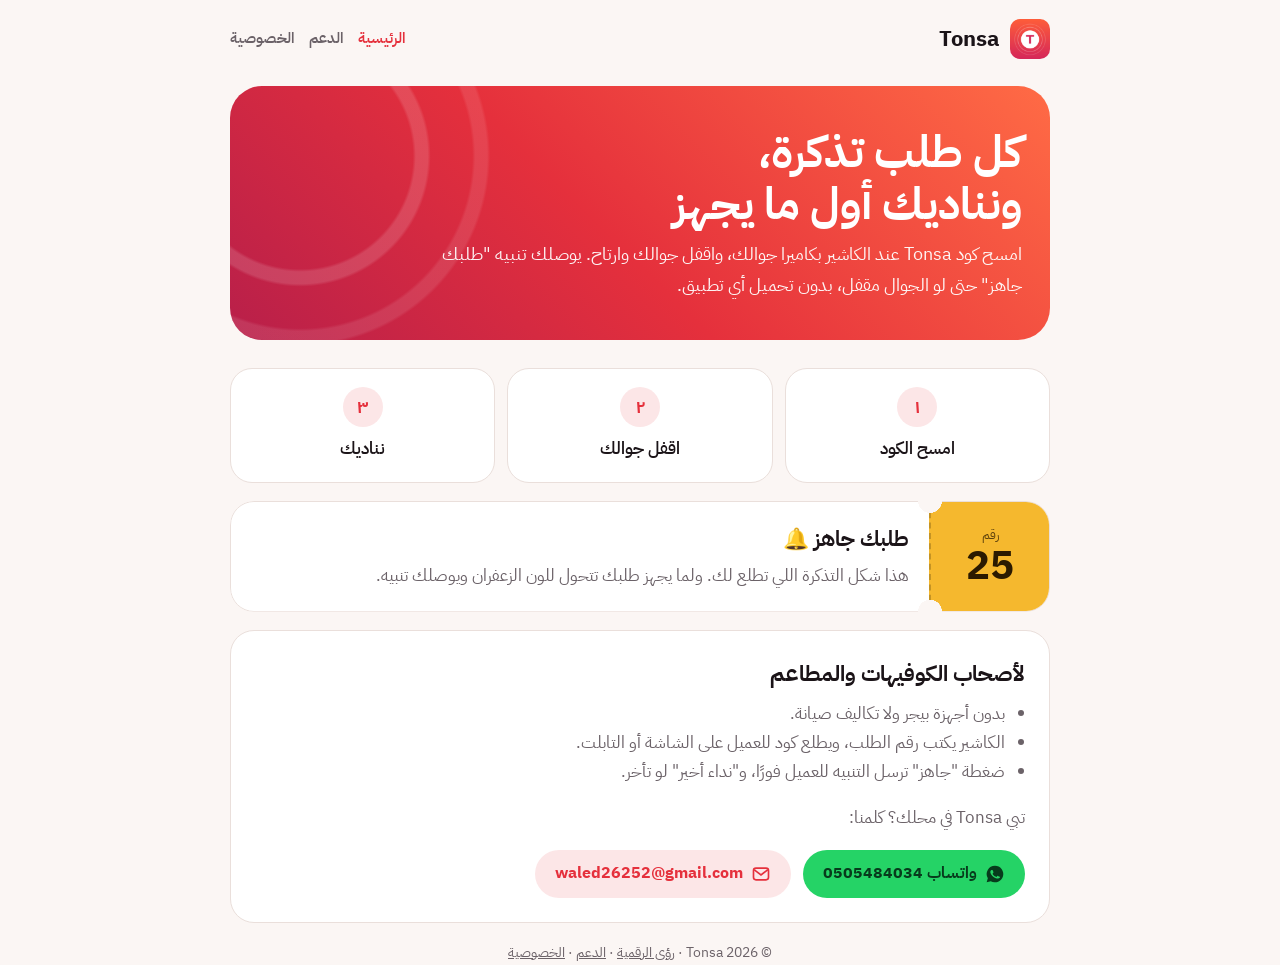
==== index.html @ 1117b430 "Tonsa website: home, support, privacy Co-Authored-By: Claude Opus 5.5 <noreply@anthropic.com> Claude" ====
<!DOCTYPE html><html lang="ar" dir="rtl"><head><meta charset="utf-8"><meta name="viewport" content="width=device-width,initial-scale=1"><meta name="theme-color" content="#E5303C">
<link rel="icon" href="favicon.png"><link rel="apple-touch-icon" href="apple-touch-icon.png">
<link rel="preconnect" href="https://fonts.googleapis.com"><link rel="preconnect" href="https://fonts.gstatic.com" crossorigin>
<link href="https://fonts.googleapis.com/css2?family=IBM+Plex+Sans+Arabic:wght@400;600;700&display=swap" rel="stylesheet"><link rel="stylesheet" href="style.css"><title>Tonsa — نناديك أول ما يجهز طلبك</title><meta name="description" content="Tonsa: امسح الكود عند الكاشير واقفل جوالك، ونناديك أول ما يجهز طلبك. بدون تحميل تطبيق وبدون أجهزة بيجر."></head><body>
<header class="top wrap"><a class="brand" href="./"><img src="icon.png" alt="">Tonsa</a>
<nav><a href="./" aria-current=page>الرئيسية</a><a href="support.html" >الدعم</a><a href="privacy.html" >الخصوصية</a></nav></header>
<main class="wrap">
<section class="hero"><h1>كل طلب تذكرة،<br>ونناديك أول ما يجهز</h1><p>امسح كود Tonsa عند الكاشير بكاميرا جوالك، واقفل جوالك وارتاح. يوصلك تنبيه "طلبك جاهز" حتى لو الجوال مقفل، بدون تحميل أي تطبيق.</p></section>
<div class="steps"><div class="step"><b>١</b><span>امسح الكود</span></div><div class="step"><b>٢</b><span>اقفل جوالك</span></div><div class="step"><b>٣</b><span>نناديك</span></div></div>
<div class="ticket"><div class="stub"><div><small>رقم</small><strong>25</strong></div></div><div class="body"><h2>طلبك جاهز 🔔</h2><p style="margin:0;color:var(--muted)">هذا شكل التذكرة اللي تطلع لك. ولما يجهز طلبك تتحول للون الزعفران ويوصلك تنبيه.</p></div></div>
<section class="card"><h2>لأصحاب الكوفيهات والمطاعم</h2><ul><li>بدون أجهزة بيجر ولا تكاليف صيانة.</li><li>الكاشير يكتب رقم الطلب، ويطلع كود للعميل على الشاشة أو التابلت.</li><li>ضغطة "جاهز" ترسل التنبيه للعميل فورًا، و"نداء أخير" لو تأخر.</li></ul><p>تبي Tonsa في محلك؟ كلمنا:</p><div class="contact"><a class="btn wa" href="https://wa.me/966505484034"><svg viewBox="0 0 24 24" fill="currentColor" aria-hidden="true"><path d="M12 2a10 10 0 0 0-8.6 15.1L2 22l5-1.3A10 10 0 1 0 12 2zm5.3 14.2c-.2.6-1.3 1.2-1.8 1.2-.5.1-1 .2-3.3-.7-2.8-1.1-4.5-3.9-4.7-4.1-.1-.2-1.1-1.5-1.1-2.9s.7-2 1-2.3c.2-.3.5-.3.7-.3h.5c.2 0 .4 0 .6.5l.9 2.1c.1.2.1.4 0 .6l-.4.6-.4.4c-.1.2-.3.3-.1.6.2.3.8 1.3 1.7 2.1 1.2 1 2.1 1.3 2.4 1.5.3.1.5.1.6-.1l.9-1c.2-.3.4-.2.7-.1l2 1c.3.1.5.2.5.3.1.2.1.8-.1 1.4z"/></svg> واتساب 0505484034</a><a class="btn mail" href="mailto:waled26252@gmail.com"><svg viewBox="0 0 24 24" fill="none" stroke="currentColor" stroke-width="2" aria-hidden="true"><rect x="3" y="5" width="18" height="14" rx="3"/><path d="m4 7 8 6 8-6"/></svg> waled26252@gmail.com</a></div></section>
</main>
<footer class="wrap">© 2026 Tonsa · <a href="https://digitalinsights.sa">رؤى الرقمية</a> · <a href="support.html">الدعم</a> · <a href="privacy.html">الخصوصية</a></footer></body></html>
---- style.css ----
:root{--red:#E5303C;--red2:#FF6B45;--saffron:#F5B82E;--ink:#1B1418;--muted:#6B6268;--paper:#fff;--ground:#FBF6F4;--line:#EADFDB}
@media (prefers-color-scheme:dark){:root{--ink:#F6EFEC;--muted:#B5AAAE;--paper:#211A1D;--ground:#140F11;--line:#3A2F33}}
*{box-sizing:border-box}
html{-webkit-text-size-adjust:100%}
body{margin:0;background:var(--ground);color:var(--ink);font:17px/1.7 "IBM Plex Sans Arabic",system-ui,-apple-system,sans-serif}
a{color:var(--red)}
.wrap{max-width:860px;margin:0 auto;padding:0 20px}
header.top{display:flex;align-items:center;justify-content:space-between;gap:12px;padding:18px 20px;flex-wrap:wrap}
.brand{display:flex;align-items:center;gap:10px;text-decoration:none;color:var(--ink);font-weight:700;font-size:22px}
.brand img{width:40px;height:40px;border-radius:10px}
nav{display:flex;gap:14px}nav a{color:var(--muted);text-decoration:none;font-weight:600;font-size:15px;padding:8px 0}
nav a[aria-current]{color:var(--red)}
.hero{background:linear-gradient(225deg,var(--red2),var(--red) 55%,#B81F4A);color:#fff;border-radius:32px;padding:40px 28px;margin:8px 0 28px;position:relative;overflow:hidden}
.hero::after{content:"";position:absolute;width:420px;height:420px;border-radius:50%;left:-140px;top:-140px;
 background:radial-gradient(circle,transparent 38%,rgba(255,255,255,.14) 39%,rgba(255,255,255,.14) 43%,transparent 44%,transparent 58%,rgba(255,255,255,.1) 59%,rgba(255,255,255,.1) 63%,transparent 64%)}
.hero h1{margin:0 0 8px;font-size:clamp(30px,6vw,44px);line-height:1.2}
.hero p{margin:0;font-size:18px;opacity:.94;max-width:34em;position:relative;z-index:1}
.card{background:var(--paper);border-radius:24px;padding:24px;margin:0 0 18px;border:1px solid var(--line)}
.card h2{margin:0 0 8px;font-size:22px}
.card p,.card li{color:var(--muted)}
.card ul{padding-inline-start:20px;margin:8px 0}
.steps{display:grid;grid-template-columns:repeat(3,minmax(0,1fr));gap:12px;margin:0 0 18px}
.step{background:var(--paper);border:1px solid var(--line);border-radius:22px;padding:18px;text-align:center}
.step b{display:grid;place-items:center;width:40px;height:40px;border-radius:50%;background:color-mix(in srgb,var(--red) 12%,transparent);color:var(--red);margin:0 auto 8px;font-size:18px}
.step span{font-weight:600}
@media (max-width:560px){.step{padding:14px 6px}.step span{font-size:14px}}
/* ticket */
.ticket{display:flex;background:var(--paper);border-radius:24px;overflow:hidden;border:1px solid var(--line);margin:0 0 18px;
 -webkit-mask:radial-gradient(circle 12px at calc(100% - 120px) 0,#0000 98%,#000) top/100% 51% no-repeat,radial-gradient(circle 12px at calc(100% - 120px) 100%,#0000 98%,#000) bottom/100% 51% no-repeat}
.ticket .stub{width:120px;flex:none;background:var(--saffron);color:#2B1A00;display:grid;place-items:center;text-align:center;border-inline-end:2px dashed rgba(0,0,0,.2)}
.ticket .stub small{display:block;font-size:13px;opacity:.75}
.ticket .stub strong{font-size:40px;line-height:1}
.ticket .body{padding:20px}
.ticket .body h2{margin:0 0 4px;font-size:21px}
.contact{display:flex;flex-wrap:wrap;gap:12px;margin-top:14px}
.btn{display:inline-flex;align-items:center;gap:8px;min-height:48px;padding:0 20px;border-radius:999px;font-weight:700;text-decoration:none;font-size:16px}
.btn.wa{background:#25D366;color:#073B1C}
.btn.mail{background:color-mix(in srgb,var(--red) 12%,transparent);color:var(--red)}
.btn svg{width:20px;height:20px}
.legal h2{font-size:19px;margin:22px 0 6px}
.legal h2:first-child{margin-top:0}
.en{direction:ltr;text-align:left}
footer{color:var(--muted);font-size:14px;padding:30px 0 40px;text-align:center}
footer a{color:var(--muted)}
:focus-visible{outline:3px solid var(--saffron);outline-offset:3px;border-radius:8px}
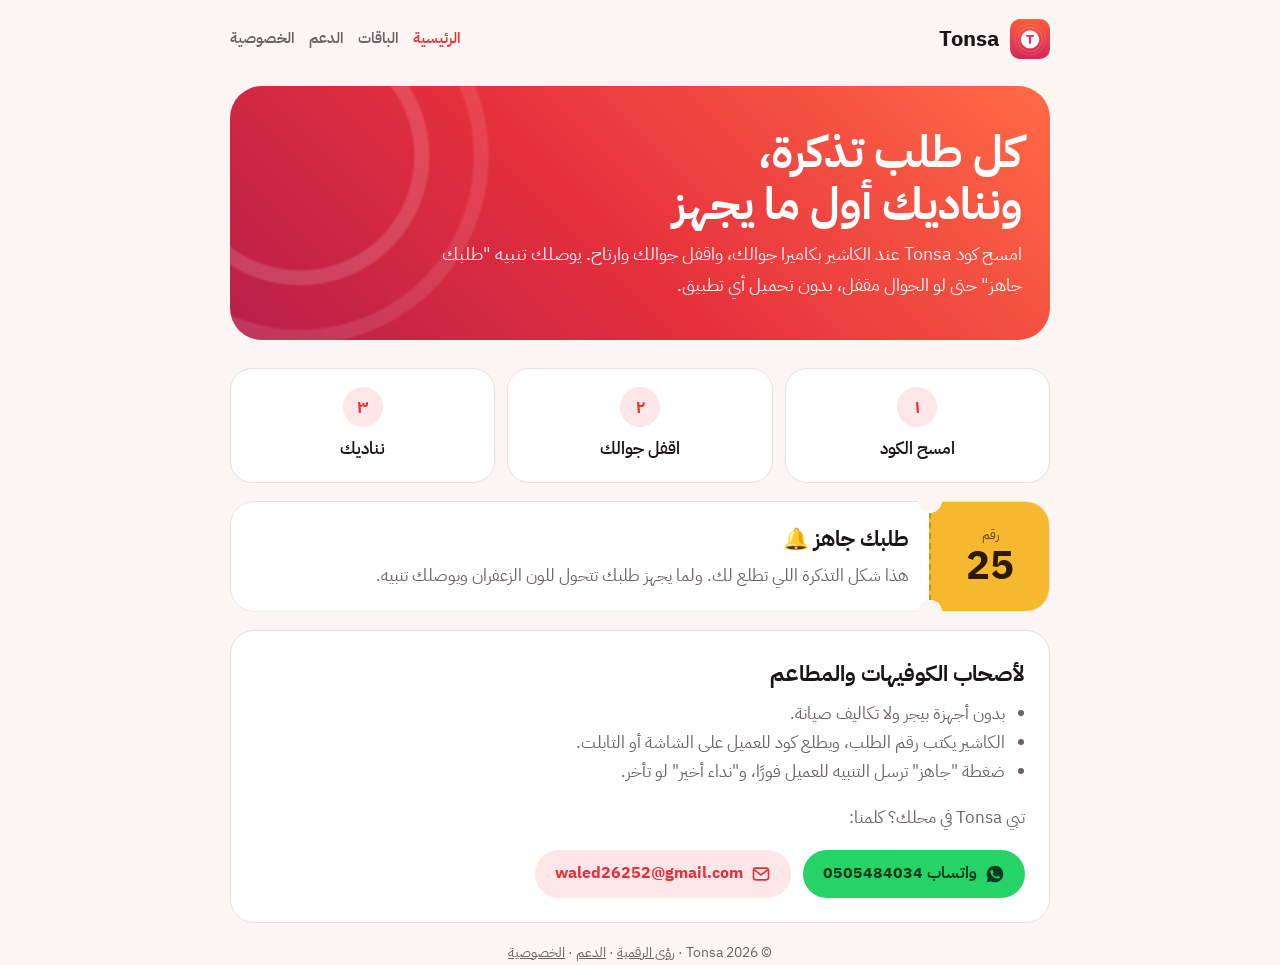
==== commit 72c8c92e: "Pricing page with plan comparison Co-Authored-By: Claude Opus 5.5 <noreply@anthropic.com> Claude-Ses" ====
--- a/index.html
+++ b/index.html
@@ -3,7 +3,7 @@
 <link rel="preconnect" href="https://fonts.googleapis.com"><link rel="preconnect" href="https://fonts.gstatic.com" crossorigin>
 <link href="https://fonts.googleapis.com/css2?family=IBM+Plex+Sans+Arabic:wght@400;600;700&display=swap" rel="stylesheet"><link rel="stylesheet" href="style.css"><title>Tonsa — نناديك أول ما يجهز طلبك</title><meta name="description" content="Tonsa: امسح الكود عند الكاشير واقفل جوالك، ونناديك أول ما يجهز طلبك. بدون تحميل تطبيق وبدون أجهزة بيجر."></head><body>
 <header class="top wrap"><a class="brand" href="./"><img src="icon.png" alt="">Tonsa</a>
-<nav><a href="./" aria-current=page>الرئيسية</a><a href="support.html" >الدعم</a><a href="privacy.html" >الخصوصية</a></nav></header>
+<nav><a href="./" aria-current=page>الرئيسية</a><a href="pricing.html">الباقات</a><a href="support.html" >الدعم</a><a href="privacy.html" >الخصوصية</a></nav></header>
 <main class="wrap">
 <section class="hero"><h1>كل طلب تذكرة،<br>ونناديك أول ما يجهز</h1><p>امسح كود Tonsa عند الكاشير بكاميرا جوالك، واقفل جوالك وارتاح. يوصلك تنبيه "طلبك جاهز" حتى لو الجوال مقفل، بدون تحميل أي تطبيق.</p></section>
 <div class="steps"><div class="step"><b>١</b><span>امسح الكود</span></div><div class="step"><b>٢</b><span>اقفل جوالك</span></div><div class="step"><b>٣</b><span>نناديك</span></div></div>
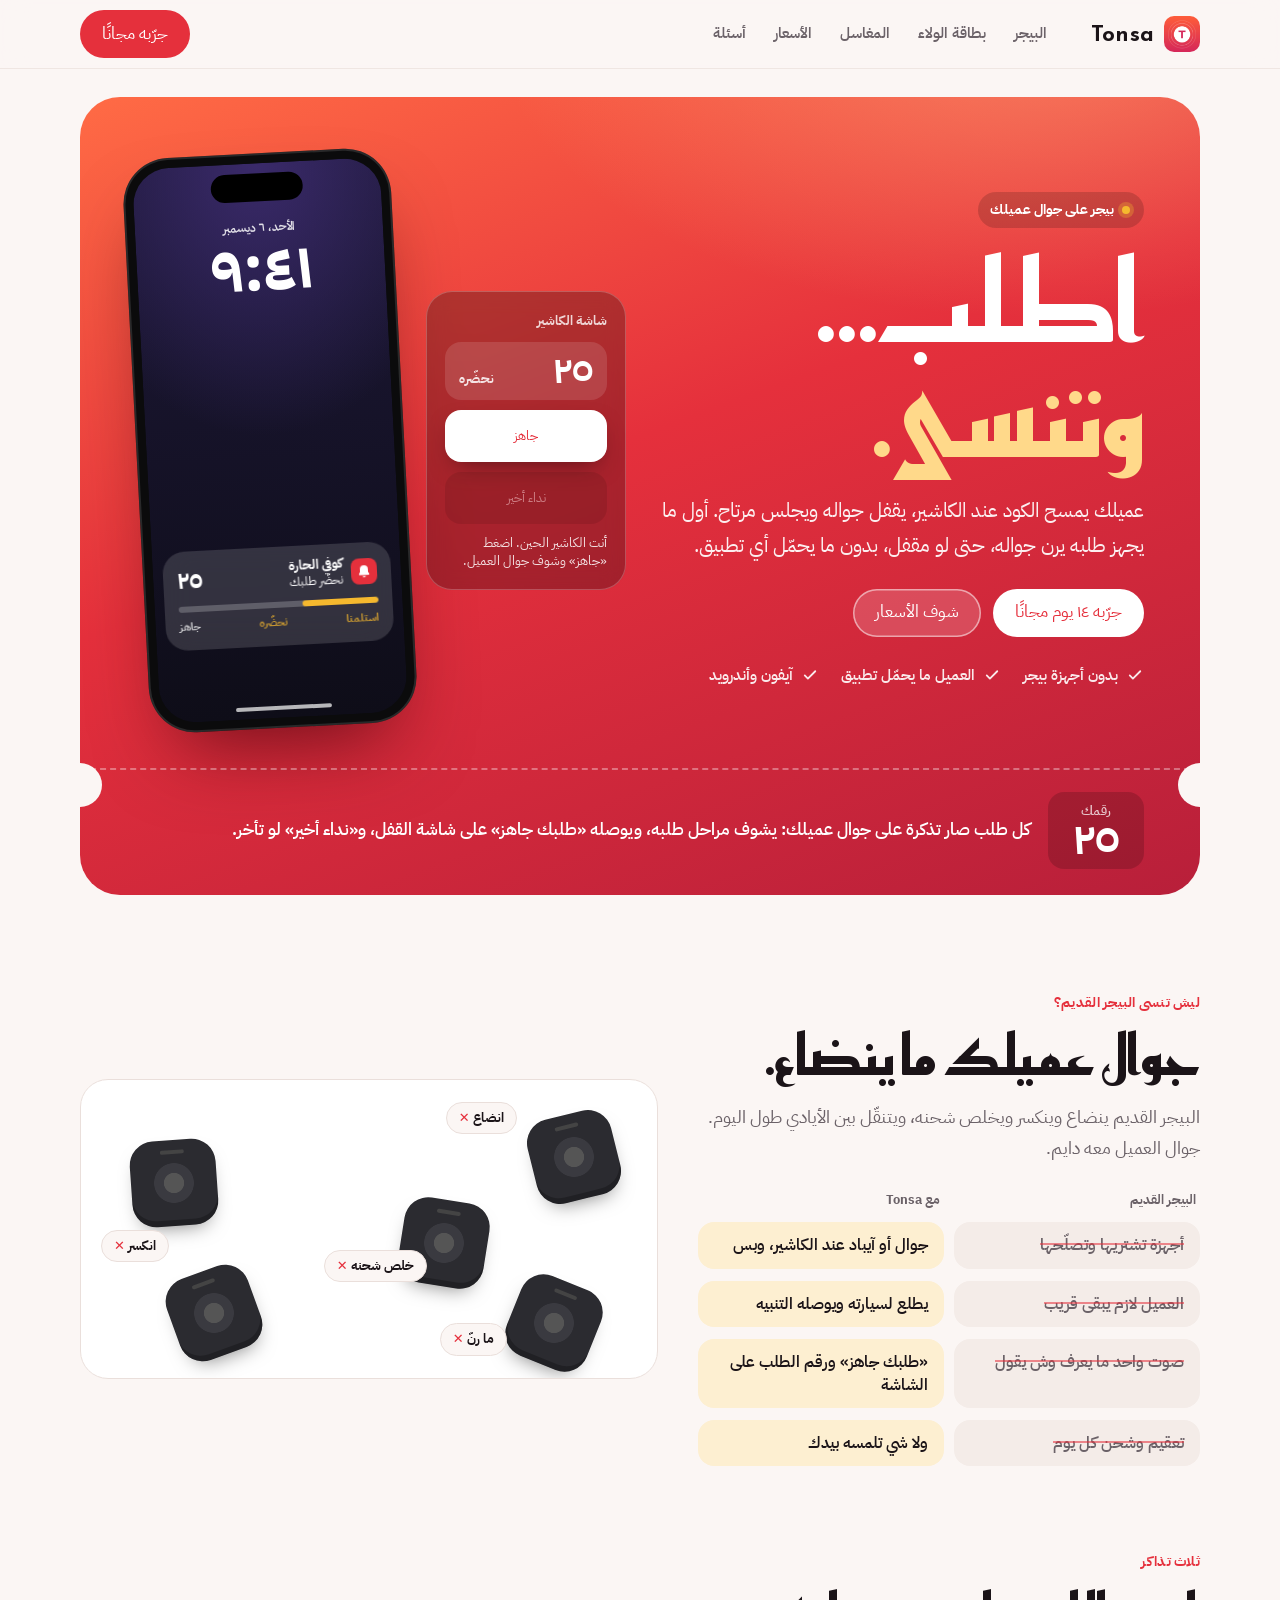
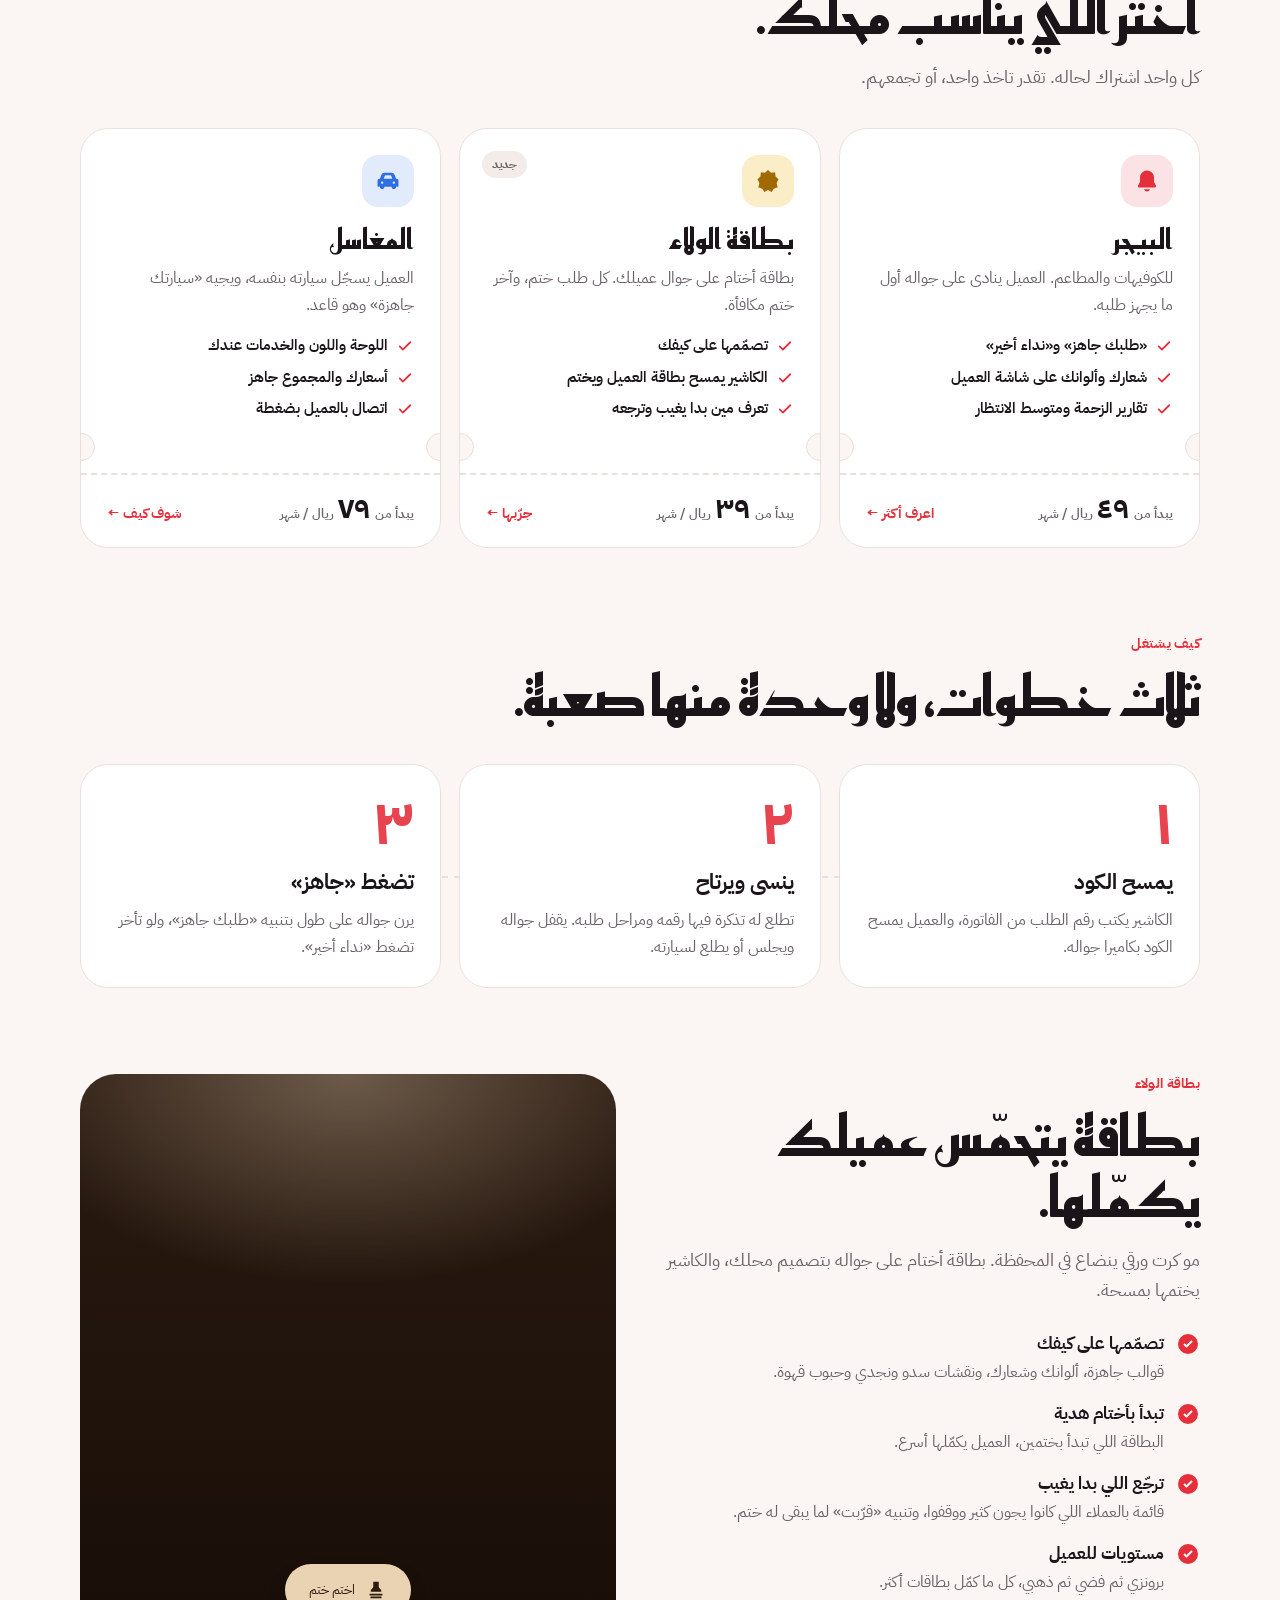
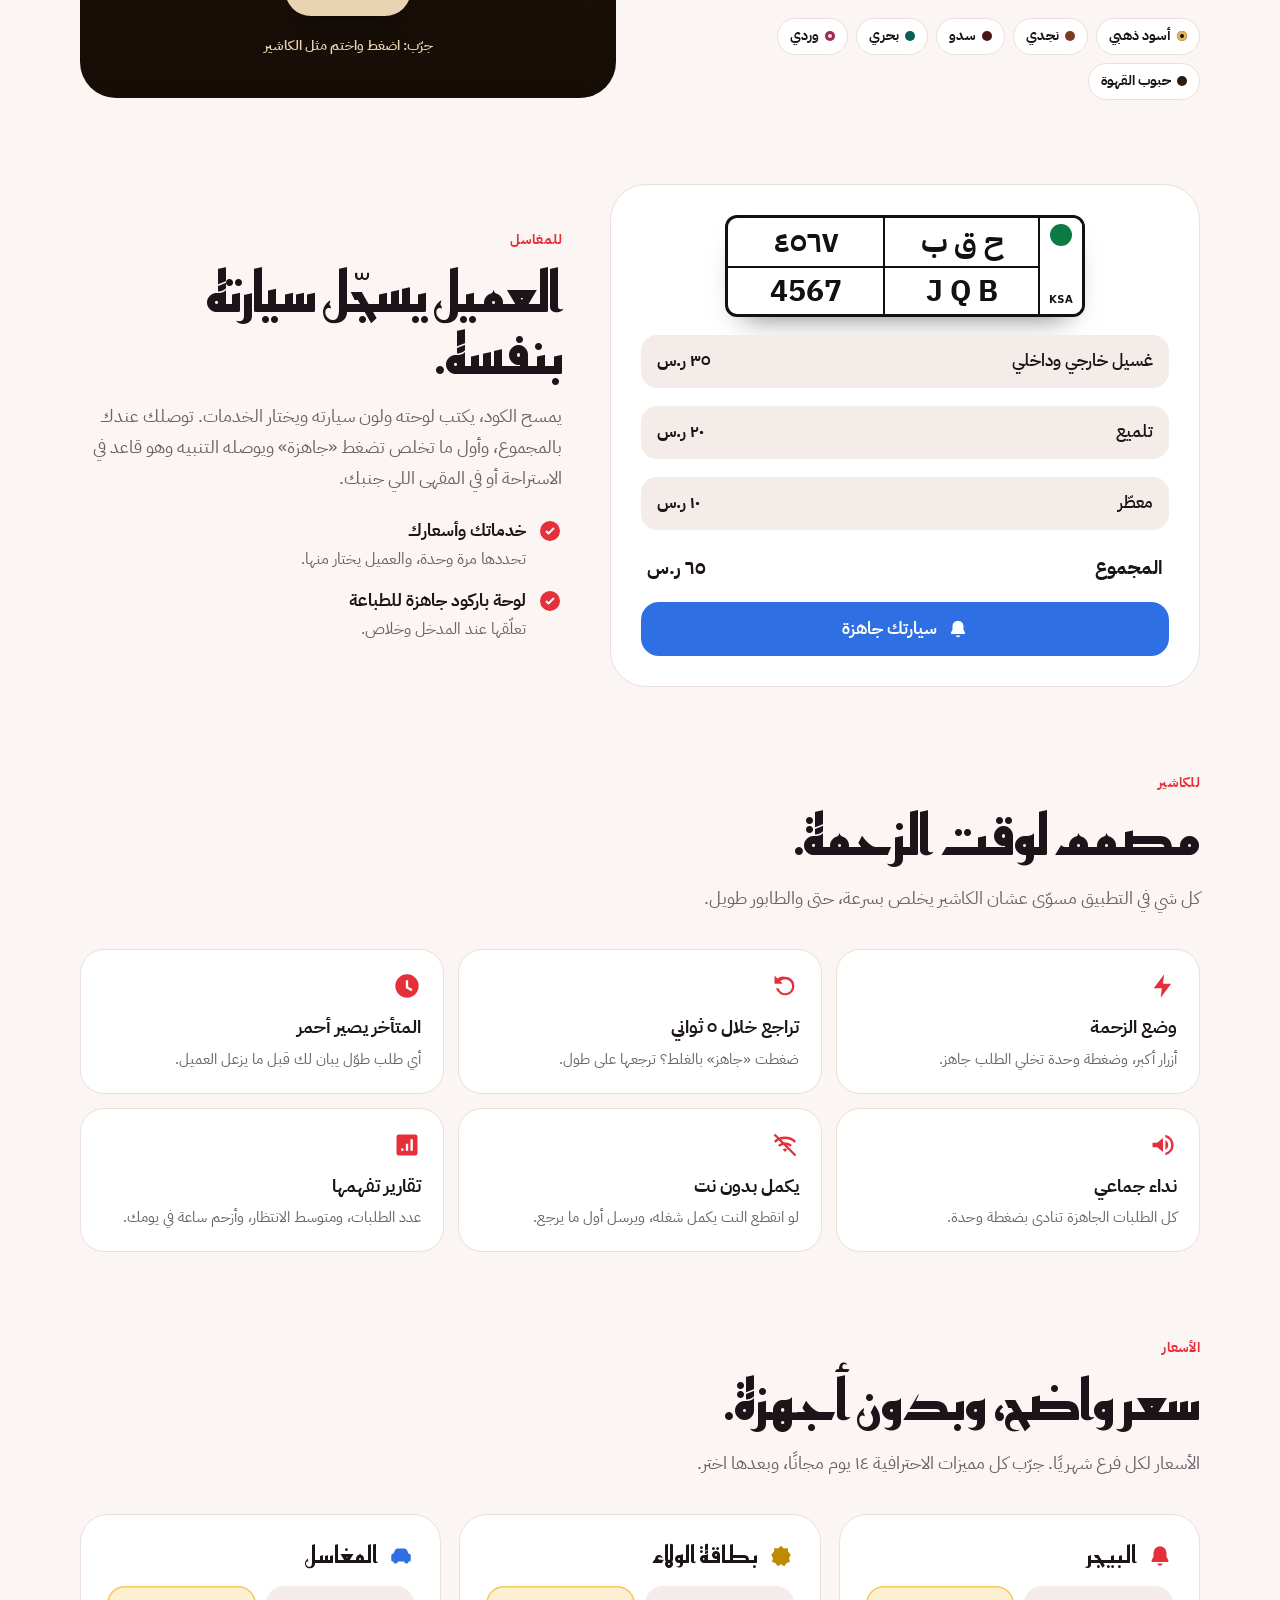
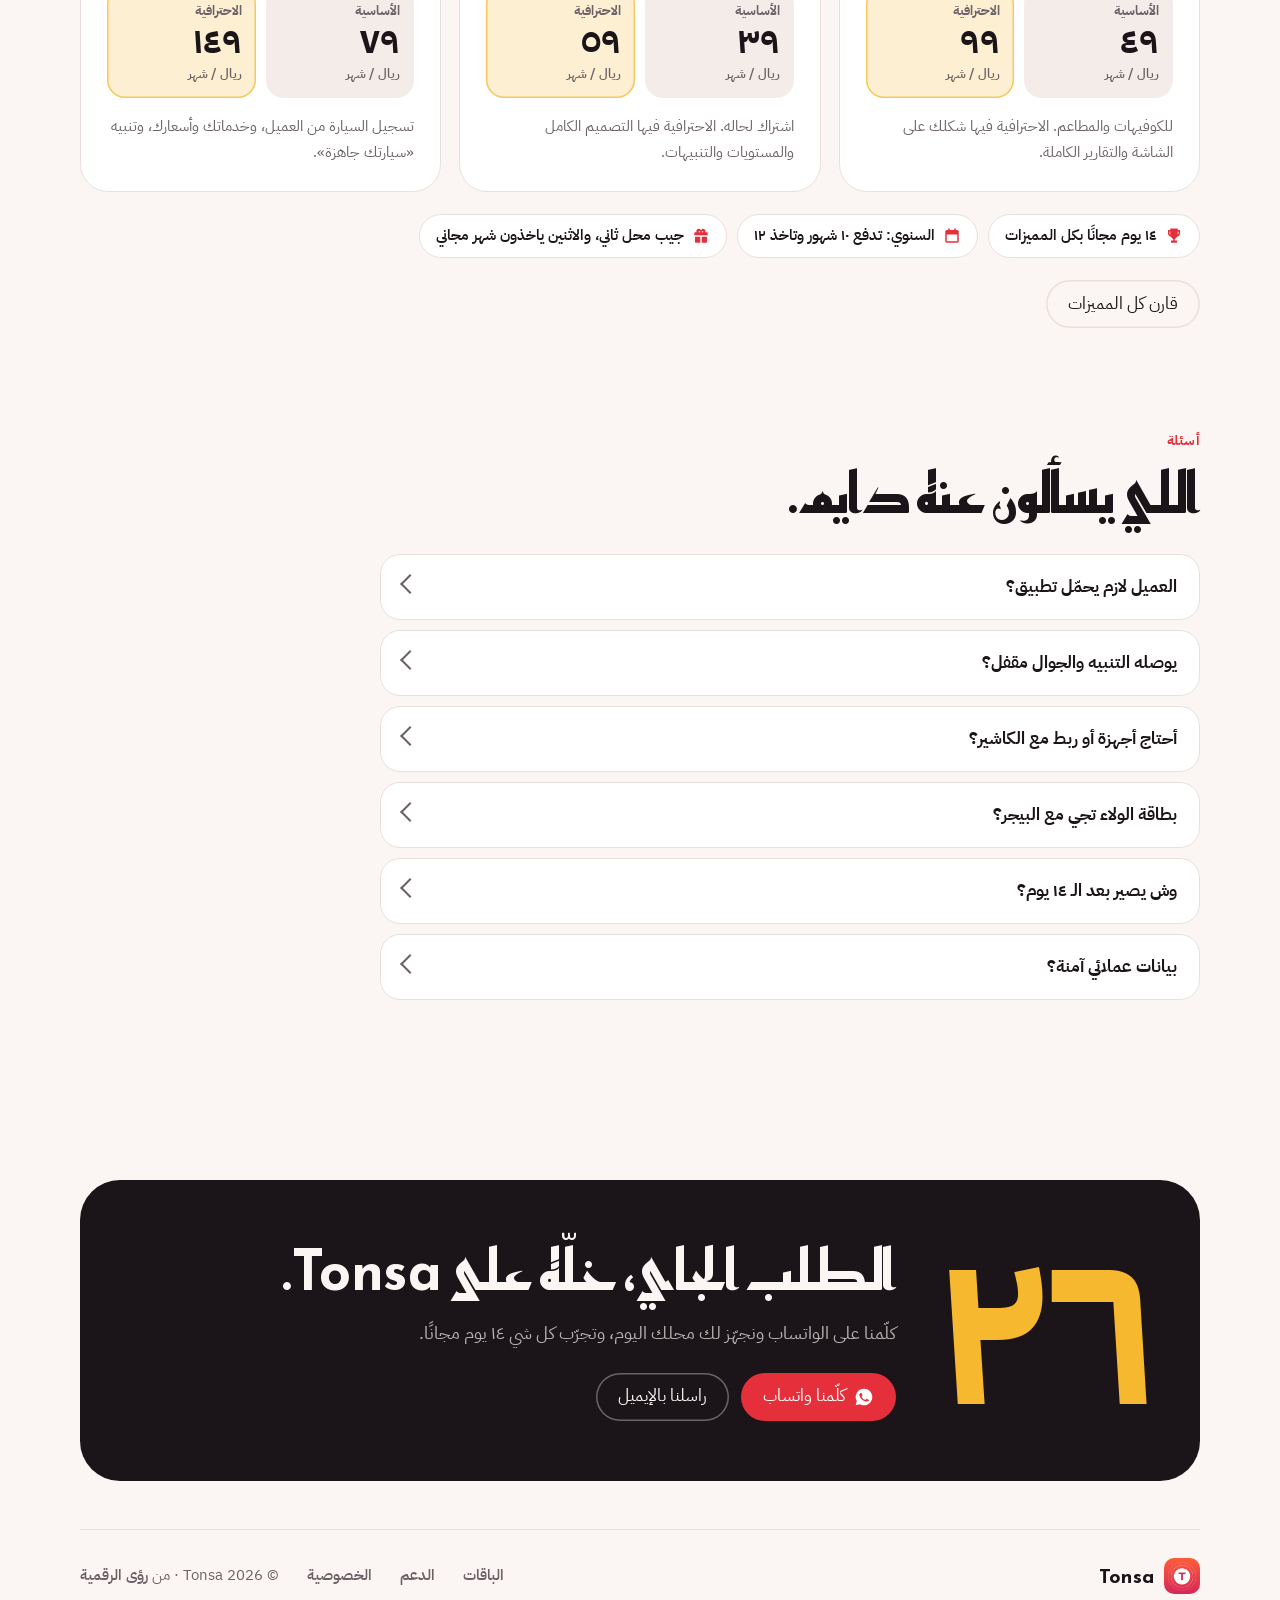
==== commit bd89d400: "New Tonsa landing page: live pager demo, loyalty card you can stamp, products, pricing, FAQ Co-Autho" ====
--- a/index.html
+++ b/index.html
@@ -1,13 +1,706 @@
-<!DOCTYPE html><html lang="ar" dir="rtl"><head><meta charset="utf-8"><meta name="viewport" content="width=device-width,initial-scale=1"><meta name="theme-color" content="#E5303C">
+<!DOCTYPE html>
+<html lang="ar" dir="rtl">
+<head>
+<meta charset="utf-8">
+<meta name="viewport" content="width=device-width,initial-scale=1,viewport-fit=cover">
+<meta name="theme-color" content="#E5303C">
+<title>Tonsa — اطلب وتنسى. بيجر على جوال عميلك</title>
+<meta name="description" content="Tonsa يحوّل جوال عميلك لبيجر: يمسح الكود عند الكاشير، ويرن جواله أول ما يجهز طلبه حتى لو مقفل. بدون تطبيق وبدون أجهزة. للكوفيهات والمطاعم والمغاسل، ومعه بطاقة ولاء بالأختام.">
+<meta property="og:title" content="Tonsa — اطلب وتنسى">
+<meta property="og:description" content="جوال عميلك هو البيجر. يرن أول ما يجهز طلبه، بدون تطبيق.">
+<meta property="og:image" content="https://tonsa-app.github.io/icon.png">
 <link rel="icon" href="favicon.png"><link rel="apple-touch-icon" href="apple-touch-icon.png">
 <link rel="preconnect" href="https://fonts.googleapis.com"><link rel="preconnect" href="https://fonts.gstatic.com" crossorigin>
-<link href="https://fonts.googleapis.com/css2?family=IBM+Plex+Sans+Arabic:wght@400;600;700&display=swap" rel="stylesheet"><link rel="stylesheet" href="style.css"><title>Tonsa — نناديك أول ما يجهز طلبك</title><meta name="description" content="Tonsa: امسح الكود عند الكاشير واقفل جوالك، ونناديك أول ما يجهز طلبك. بدون تحميل تطبيق وبدون أجهزة بيجر."></head><body>
-<header class="top wrap"><a class="brand" href="./"><img src="icon.png" alt="">Tonsa</a>
-<nav><a href="./" aria-current=page>الرئيسية</a><a href="pricing.html">الباقات</a><a href="support.html" >الدعم</a><a href="privacy.html" >الخصوصية</a></nav></header>
-<main class="wrap">
-<section class="hero"><h1>كل طلب تذكرة،<br>ونناديك أول ما يجهز</h1><p>امسح كود Tonsa عند الكاشير بكاميرا جوالك، واقفل جوالك وارتاح. يوصلك تنبيه "طلبك جاهز" حتى لو الجوال مقفل، بدون تحميل أي تطبيق.</p></section>
-<div class="steps"><div class="step"><b>١</b><span>امسح الكود</span></div><div class="step"><b>٢</b><span>اقفل جوالك</span></div><div class="step"><b>٣</b><span>نناديك</span></div></div>
-<div class="ticket"><div class="stub"><div><small>رقم</small><strong>25</strong></div></div><div class="body"><h2>طلبك جاهز 🔔</h2><p style="margin:0;color:var(--muted)">هذا شكل التذكرة اللي تطلع لك. ولما يجهز طلبك تتحول للون الزعفران ويوصلك تنبيه.</p></div></div>
-<section class="card"><h2>لأصحاب الكوفيهات والمطاعم</h2><ul><li>بدون أجهزة بيجر ولا تكاليف صيانة.</li><li>الكاشير يكتب رقم الطلب، ويطلع كود للعميل على الشاشة أو التابلت.</li><li>ضغطة "جاهز" ترسل التنبيه للعميل فورًا، و"نداء أخير" لو تأخر.</li></ul><p>تبي Tonsa في محلك؟ كلمنا:</p><div class="contact"><a class="btn wa" href="https://wa.me/966505484034"><svg viewBox="0 0 24 24" fill="currentColor" aria-hidden="true"><path d="M12 2a10 10 0 0 0-8.6 15.1L2 22l5-1.3A10 10 0 1 0 12 2zm5.3 14.2c-.2.6-1.3 1.2-1.8 1.2-.5.1-1 .2-3.3-.7-2.8-1.1-4.5-3.9-4.7-4.1-.1-.2-1.1-1.5-1.1-2.9s.7-2 1-2.3c.2-.3.5-.3.7-.3h.5c.2 0 .4 0 .6.5l.9 2.1c.1.2.1.4 0 .6l-.4.6-.4.4c-.1.2-.3.3-.1.6.2.3.8 1.3 1.7 2.1 1.2 1 2.1 1.3 2.4 1.5.3.1.5.1.6-.1l.9-1c.2-.3.4-.2.7-.1l2 1c.3.1.5.2.5.3.1.2.1.8-.1 1.4z"/></svg> واتساب 0505484034</a><a class="btn mail" href="mailto:waled26252@gmail.com"><svg viewBox="0 0 24 24" fill="none" stroke="currentColor" stroke-width="2" aria-hidden="true"><rect x="3" y="5" width="18" height="14" rx="3"/><path d="m4 7 8 6 8-6"/></svg> waled26252@gmail.com</a></div></section>
+<link href="https://fonts.googleapis.com/css2?family=IBM+Plex+Sans+Arabic:wght@400;600;700&family=Reem+Kufi:wght@600;700&display=swap" rel="stylesheet">
+<style>
+:root{
+  --red:#E5303C;--red-deep:#B81F3A;--coral:#FF6B45;--saffron:#F5B82E;
+  --ink:#1B1418;--muted:#6B6268;--paper:#FFFFFF;--ground:#FBF6F4;--line:#EADFDB;--soft:#F4ECE8;
+  --display:"Reem Kufi","IBM Plex Sans Arabic",system-ui,sans-serif;
+  --r:28px;
+  --num:"IBM Plex Sans Arabic",system-ui,sans-serif;
+}
+@media (prefers-color-scheme:dark){:root{--ink:#F6EFEC;--muted:#B5AAAE;--paper:#211A1D;--ground:#140F11;--line:#3A2F33;--soft:#2A2125}}
+*{box-sizing:border-box}
+html{-webkit-text-size-adjust:100%;scroll-behavior:smooth}
+body{margin:0;background:var(--ground);color:var(--ink);font:17px/1.7 "IBM Plex Sans Arabic",system-ui,-apple-system,sans-serif;overflow-x:hidden}
+a{color:inherit}
+img,svg{display:block}
+.wrap{width:min(1120px,100% - 40px);margin-inline:auto}
+:focus-visible{outline:3px solid var(--saffron);outline-offset:3px;border-radius:8px}
+.sr{position:absolute;width:1px;height:1px;overflow:hidden;clip:rect(0 0 0 0)}
+
+/* ===== الرأس ===== */
+.top{position:sticky;top:0;z-index:20;backdrop-filter:saturate(1.4) blur(14px);-webkit-backdrop-filter:saturate(1.4) blur(14px);background:color-mix(in srgb,var(--ground) 82%,transparent);border-bottom:1px solid color-mix(in srgb,var(--line) 70%,transparent)}
+.top .wrap{display:flex;align-items:center;gap:20px;height:68px}
+.brand{display:flex;align-items:center;gap:10px;text-decoration:none;font:700 22px/1 var(--display);letter-spacing:.01em}
+.brand img{width:36px;height:36px;border-radius:10px}
+.top nav{display:flex;gap:4px;margin-inline-start:12px}
+.top nav a{text-decoration:none;color:var(--muted);font-weight:600;font-size:15px;padding:10px 12px;border-radius:999px}
+.top nav a:hover{color:var(--ink);background:var(--soft)}
+.top .cta{margin-inline-start:auto}
+@media (max-width:820px){.top nav{display:none}}
+
+.btn{display:inline-flex;align-items:center;justify-content:center;gap:8px;min-height:48px;padding:0 22px;border-radius:999px;font:700 16px/1 inherit;font-family:inherit;text-decoration:none;border:0;cursor:pointer;transition:transform .15s ease,background .2s}
+.btn:active{transform:scale(.97)}
+.btn-red{background:var(--red);color:#fff}.btn-red:hover{background:#d22633}
+.btn-ink{background:var(--ink);color:var(--ground)}
+.btn-ghost{background:rgba(255,255,255,.16);color:#fff;box-shadow:inset 0 0 0 1.5px rgba(255,255,255,.5)}
+.btn-ghost:hover{background:rgba(255,255,255,.24)}
+.btn-line{background:transparent;color:var(--ink);box-shadow:inset 0 0 0 1.5px var(--line)}
+.btn-line:hover{background:var(--soft)}
+.btn svg{width:20px;height:20px}
+
+/* ===== البطل: تذكرة حمراء كبيرة ===== */
+.hero{padding:28px 0 12px}
+.ticket-hero{position:relative;color:#fff;border-radius:40px;background:
+  radial-gradient(900px 500px at 85% -10%,rgba(255,170,120,.55),transparent 60%),
+  linear-gradient(160deg,var(--coral),var(--red) 45%,var(--red-deep));
+  overflow:hidden;isolation:isolate}
+/* قصّات التذكرة على الجنبين */
+.ticket-hero::before,.ticket-hero::after{content:"";position:absolute;top:calc(100% - 132px);width:44px;height:44px;border-radius:50%;background:var(--ground);z-index:2}
+.ticket-hero::before{left:-22px}.ticket-hero::after{right:-22px}
+.hero-grid{display:grid;grid-template-columns:1.05fr .95fr;gap:24px;align-items:center;padding:56px 56px 40px}
+.eyebrow{display:inline-flex;align-items:center;gap:8px;font-weight:700;font-size:14px;background:rgba(0,0,0,.16);padding:6px 14px 6px 12px;border-radius:999px}
+.eyebrow i{width:8px;height:8px;border-radius:50%;background:var(--saffron);box-shadow:0 0 0 4px rgba(245,184,46,.3)}
+.hero h1{font:700 clamp(54px,9vw,112px)/1.02 var(--display);margin:18px 0 18px;letter-spacing:-.01em}
+.hero h1 .fade{display:inline-block;color:#FFD98A;position:relative}
+.hero h1 .fade{animation:drift 1.2s .5s cubic-bezier(.2,.8,.2,1) both}
+@keyframes drift{from{opacity:0;transform:translateY(.25em);filter:blur(6px)}to{opacity:1;transform:none;filter:none}}
+.hero p.lead{font-size:clamp(17px,2vw,20px);line-height:1.75;max-width:30em;margin:0 0 26px;color:rgba(255,255,255,.92)}
+.hero .actions{display:flex;flex-wrap:wrap;gap:12px}
+.hero .btn-white{background:#fff;color:var(--red)}
+.perks{display:flex;flex-wrap:wrap;gap:8px 22px;margin:26px 0 0;padding:0;list-style:none;font-size:15px;font-weight:600;color:rgba(255,255,255,.9)}
+.perks li{display:flex;align-items:center;gap:8px}
+.perks svg{width:18px;height:18px;flex:none}
+
+/* الشريط المثقّب تحت التذكرة */
+.stub{position:relative;border-top:2px dashed rgba(255,255,255,.35);padding:22px 56px 26px;display:flex;align-items:center;gap:18px;flex-wrap:wrap;font-weight:600}
+.stub .num{font:700 44px/1 var(--num);font-variant-numeric:tabular-nums;background:rgba(0,0,0,.16);border-radius:16px;padding:12px 18px 8px;min-width:96px;text-align:center}
+.stub small{display:block;font-size:13px;opacity:.75;font-weight:600}
+.stub .say{flex:1;min-width:220px;font-size:17px}
+
+/* ===== العرض الحي: الكاشير والجوال ===== */
+.demo{position:relative;display:grid;grid-template-columns:auto 1fr;align-items:center;gap:22px;justify-items:center}
+.pad{background:rgba(20,6,10,.28);backdrop-filter:blur(10px);-webkit-backdrop-filter:blur(10px);border:1px solid rgba(255,255,255,.22);border-radius:26px;padding:18px;width:200px;display:flex;flex-direction:column;gap:10px;align-self:center;z-index:1}
+.pad h3{margin:0;font-size:13px;font-weight:700;opacity:.8}
+.pad .order{display:flex;align-items:baseline;justify-content:space-between;background:rgba(255,255,255,.12);border-radius:16px;padding:10px 14px}
+.pad .order b{font:700 38px/1 var(--num);font-variant-numeric:tabular-nums}
+.pad .order span{font-size:13px;font-weight:700;opacity:.85}
+.pad button{min-height:52px;border-radius:16px;border:0;font:700 18px/1 inherit;font-family:inherit;cursor:pointer;transition:transform .15s,opacity .2s,background .2s}
+.pad button:active{transform:scale(.96)}
+.pad .go{background:#fff;color:var(--red);box-shadow:0 10px 24px -10px rgba(0,0,0,.5)}
+.pad .go.pulse{animation:pulse 1.8s ease-in-out infinite}
+@keyframes pulse{0%,100%{box-shadow:0 0 0 0 rgba(255,255,255,.55),0 10px 24px -10px rgba(0,0,0,.5)}50%{box-shadow:0 0 0 10px rgba(255,255,255,0),0 10px 24px -10px rgba(0,0,0,.5)}}
+.pad .last{background:rgba(0,0,0,.22);color:#fff}
+.pad .reset{background:transparent;color:#fff;min-height:40px;font-size:14px;opacity:.85;text-decoration:underline;text-underline-offset:4px}
+.pad button:disabled{opacity:.4;cursor:default}
+.pad .hint{font-size:12.5px;line-height:1.5;opacity:.85;margin:0}
+
+.phone{position:relative;width:268px;aspect-ratio:9/19.3;border-radius:46px;background:#0b0b0c;padding:10px;box-shadow:0 40px 80px -30px rgba(60,0,10,.7),0 0 0 2px rgba(255,255,255,.12) inset;transform:rotate(-3deg);transition:transform .5s cubic-bezier(.3,1.4,.5,1)}
+.phone.ring{animation:buzz .5s linear 3}
+@keyframes buzz{0%,100%{transform:rotate(-3deg) translateX(0)}20%{transform:rotate(-4.5deg) translateX(-5px)}40%{transform:rotate(-1.5deg) translateX(5px)}60%{transform:rotate(-4deg) translateX(-4px)}80%{transform:rotate(-2deg) translateX(4px)}}
+.screen{position:relative;height:100%;border-radius:37px;overflow:hidden;color:#fff;
+  background:radial-gradient(120% 70% at 50% 0%,#3a2a6a,transparent 70%),linear-gradient(180deg,#1d1838,#0e0d18);transition:background .6s}
+.phone.ready .screen{background:radial-gradient(120% 70% at 50% 0%,#ffcf5a,transparent 70%),linear-gradient(180deg,#b9721a,#2a1606)}
+.island{position:absolute;top:10px;left:50%;transform:translateX(-50%);width:92px;height:28px;border-radius:20px;background:#000;z-index:3;display:flex;align-items:center;justify-content:space-between;padding:0 10px;overflow:hidden;transition:width .55s cubic-bezier(.3,1.3,.5,1),height .55s cubic-bezier(.3,1.3,.5,1),border-radius .5s}
+.island .il{opacity:0;transition:opacity .3s;display:flex;align-items:center;gap:6px;font-size:11px;font-weight:700;white-space:nowrap}
+.island .il b{color:var(--saffron);font-family:var(--num);font-size:14px}
+.phone.ready .island{width:212px;height:40px;border-radius:22px}
+.phone.ready .island .il{opacity:1;transition-delay:.25s}
+.clock{text-align:center;margin-top:58px;line-height:1}
+.clock small{display:block;font-size:12px;font-weight:600;opacity:.85;margin-bottom:4px}
+.clock b{font:700 64px/1 "IBM Plex Sans Arabic",system-ui;letter-spacing:-.02em;font-variant-numeric:tabular-nums}
+/* النشاط المباشر على شاشة القفل */
+.live{position:absolute;inset-inline:10px;bottom:72px;background:rgba(255,255,255,.14);backdrop-filter:blur(16px);-webkit-backdrop-filter:blur(16px);border-radius:22px;padding:12px 14px 14px;font-size:12px;transition:background .5s}
+.phone.ready .live{background:rgba(255,236,190,.92);color:#2a1606}
+.live .row{display:flex;align-items:center;gap:8px}
+.live .logo{width:26px;height:26px;border-radius:8px;background:var(--red);display:grid;place-items:center;flex:none}
+.live .logo svg{width:16px;height:16px}
+.live .t{flex:1;line-height:1.3}
+.live .t b{display:block;font-size:13px}
+.live .no{font:700 24px/1 var(--num);font-variant-numeric:tabular-nums}
+.live .bar{height:6px;border-radius:9px;background:rgba(255,255,255,.22);margin-top:10px;overflow:hidden}
+.phone.ready .live .bar{background:rgba(42,22,6,.15)}
+.live .bar i{display:block;height:100%;width:30%;border-radius:9px;background:var(--saffron);transition:width .8s cubic-bezier(.3,1,.4,1)}
+.phone.ready .live .bar i{background:var(--red)}
+.live .steps{display:flex;justify-content:space-between;margin-top:6px;font-size:10.5px;font-weight:700;opacity:.8}
+.live .steps span.on{opacity:1;color:var(--saffron)}
+.phone.ready .live .steps span.on{color:var(--red)}
+/* بانر التنبيه */
+.banner{position:absolute;inset-inline:10px;top:150px;background:rgba(250,248,252,.96);color:#141014;border-radius:20px;padding:10px 12px;display:flex;gap:10px;align-items:center;box-shadow:0 14px 30px -12px rgba(0,0,0,.6);transform:translateY(-24px) scale(.96);opacity:0;transition:transform .5s cubic-bezier(.3,1.4,.5,1),opacity .3s;z-index:2}
+.phone.ready .banner{transform:none;opacity:1}
+.banner .logo{width:34px;height:34px;border-radius:9px;background:var(--red);display:grid;place-items:center;flex:none}
+.banner .logo svg{width:20px;height:20px}
+.banner b{display:block;font-size:13px}.banner span{font-size:12px;color:#5d555b}
+.banner time{margin-inline-start:auto;align-self:flex-start;font-size:10.5px;color:#8a8289}
+.phone.final .banner{background:#fff3f1}
+.phone.final .banner b{color:var(--red)}
+.home{position:absolute;bottom:8px;left:50%;transform:translateX(-50%);width:96px;height:4px;border-radius:9px;background:rgba(255,255,255,.7)}
+.phone.ready .home{background:rgba(42,22,6,.5)}
+.ripple{position:absolute;inset:0;border-radius:46px;pointer-events:none}
+.phone.ring .ripple{animation:ripple 1.4s ease-out}
+@keyframes ripple{0%{box-shadow:0 0 0 0 rgba(255,214,120,.8)}100%{box-shadow:0 0 0 60px rgba(255,214,120,0)}}
+
+@media (max-width:980px){
+  .hero-grid{grid-template-columns:1fr;padding:40px 26px 30px}
+  .stub{padding:20px 26px 24px}
+  .ticket-hero::before,.ticket-hero::after{top:calc(100% - 140px)}
+}
+@media (max-width:560px){
+  .demo{grid-template-columns:1fr;gap:18px}
+  .pad{width:100%;max-width:330px;order:2}
+  .phone{width:240px}
+  .ticket-hero{border-radius:30px}
+}
+
+/* ===== الأقسام ===== */
+section{padding:84px 0 0}
+.kicker{font-weight:700;font-size:14px;color:var(--red);letter-spacing:.02em;margin:0 0 10px}
+h2{font:700 clamp(34px,5vw,56px)/1.1 var(--display);margin:0 0 16px;letter-spacing:-.005em}
+.sub{font-size:18px;color:var(--muted);max-width:36em;margin:0}
+
+/* البيجر القديم */
+.old{display:grid;grid-template-columns:1fr 1.15fr;gap:40px;align-items:center}
+.graveyard{position:relative;background:var(--paper);border-radius:var(--r);padding:30px;border:1px solid var(--line);min-height:300px;overflow:hidden}
+.graveyard .pg{position:absolute;width:86px;height:86px;border-radius:24px;background:#2b2b30;box-shadow:inset 0 -6px 0 rgba(0,0,0,.25),0 10px 20px -10px rgba(0,0,0,.5);display:grid;place-items:center}
+.graveyard .pg::before{content:"";width:46px;height:46px;border-radius:50%;background:radial-gradient(circle,#555 30%,#3a3a40 32%,#3a3a40 60%,#2b2b30 62%)}
+.graveyard .pg i{position:absolute;top:10px;width:24px;height:4px;border-radius:9px;background:#444}
+.graveyard .tag{position:absolute;font-size:13px;font-weight:700;background:var(--ground);border:1px solid var(--line);border-radius:999px;padding:4px 12px;white-space:nowrap}
+.graveyard .x{color:var(--red)}
+.vs{list-style:none;margin:28px 0 0;padding:0;display:grid;gap:12px}
+.vs li{display:grid;grid-template-columns:1fr 1fr;gap:10px}
+.vs span{border-radius:16px;padding:12px 16px;font-weight:600;font-size:15.5px;line-height:1.45}
+.vs .was{background:var(--soft);color:var(--muted);text-decoration:line-through;text-decoration-color:color-mix(in srgb,var(--red) 55%,transparent);text-decoration-thickness:2px}
+.vs .now{background:color-mix(in srgb,var(--saffron) 22%,var(--paper));color:var(--ink)}
+.vs .head span{background:none;padding:0 4px;font-size:13px;text-decoration:none;color:var(--muted);font-weight:700}
+
+/* المنتجات: ثلاث تذاكر */
+.tickets{display:grid;grid-template-columns:repeat(3,1fr);gap:18px;margin-top:36px}
+.tk{position:relative;border-radius:var(--r);padding:26px 26px 0;display:flex;flex-direction:column;min-height:420px;overflow:hidden;text-decoration:none;color:var(--ink);background:var(--paper);border:1px solid var(--line);transition:transform .3s cubic-bezier(.3,1.4,.5,1),box-shadow .3s}
+.tk:hover{transform:translateY(-6px) rotate(-.6deg);box-shadow:0 30px 50px -30px rgba(80,10,20,.35)}
+.tk::before,.tk::after{content:"";position:absolute;bottom:86px;width:26px;height:26px;border-radius:50%;background:var(--ground);border:1px solid var(--line)}
+.tk::before{left:-14px}.tk::after{right:-14px}
+.tk .ic{width:52px;height:52px;border-radius:16px;display:grid;place-items:center;margin-bottom:16px}
+.tk .ic svg{width:28px;height:28px}
+.tk h3{font:700 28px/1.2 var(--display);margin:0 0 8px}
+.tk p{margin:0;color:var(--muted);font-size:16px}
+.tk ul{margin:14px 0 0;padding:0;list-style:none;font-size:15px;font-weight:600;display:grid;gap:6px}
+.tk ul li{display:flex;gap:8px;align-items:flex-start}
+.tk ul svg{width:18px;height:18px;flex:none;margin-top:4px;color:var(--red)}
+.tk .foot{margin:auto -26px 0;border-top:2px dashed var(--line);padding:18px 26px 20px;display:flex;align-items:baseline;justify-content:space-between}
+.tk .foot b{font:700 30px/1 var(--num);font-variant-numeric:tabular-nums}
+.tk .foot small{color:var(--muted);font-weight:600;font-size:13px}
+.tk .foot .go{font-weight:700;font-size:14px;color:var(--red)}
+.tk.pager .ic{background:color-mix(in srgb,var(--red) 14%,var(--paper));color:var(--red)}
+.tk.wash .ic{background:color-mix(in srgb,#2F6FE4 14%,var(--paper));color:#2F6FE4}
+.tk.loy .ic{background:color-mix(in srgb,var(--saffron) 26%,var(--paper));color:#A06A00}
+.tk .badge{position:absolute;top:22px;inset-inline-end:22px;font-size:12px;font-weight:700;border-radius:999px;padding:3px 10px;background:var(--soft);color:var(--muted)}
+
+/* كيف يشتغل */
+.how{display:grid;grid-template-columns:repeat(3,1fr);gap:18px;margin-top:36px;counter-reset:s}
+.step{position:relative;background:var(--paper);border:1px solid var(--line);border-radius:var(--r);padding:26px}
+.step .n{font:700 64px/1 var(--num);color:var(--red);opacity:.9;font-variant-numeric:tabular-nums}
+.step h3{font-size:21px;margin:10px 0 6px}
+.step p{margin:0;color:var(--muted);font-size:16px}
+.step:not(:last-child)::after{content:"";position:absolute;top:50%;inset-inline-end:-18px;width:18px;border-top:2px dashed var(--line)}
+
+/* الولاء: بطاقة حية */
+.loyal{display:grid;grid-template-columns:1fr 1fr;gap:48px;align-items:center}
+.loyal-stage{position:relative;border-radius:36px;padding:40px 24px;display:grid;place-items:center;gap:18px;background:
+  radial-gradient(500px 300px at 50% 0%,rgba(234,211,179,.35),transparent 70%),linear-gradient(180deg,#2a1a10,#160d07);overflow:hidden}
+.loyal-stage .lc-wrap{max-width:330px}
+.stampbtn{display:inline-flex;align-items:center;gap:10px;min-height:52px;padding:0 24px;border-radius:999px;border:0;background:#EAD3B3;color:#2E1B10;font:700 17px/1 inherit;font-family:inherit;cursor:pointer;box-shadow:0 12px 24px -12px rgba(0,0,0,.7);transition:transform .15s}
+.stampbtn:active{transform:scale(.95)}
+.stampbtn svg{width:22px;height:22px}
+.loyal-stage .note{color:#EAD3B3;font-size:14px;font-weight:600;min-height:1.6em;margin:0;text-align:center}
+.checks{list-style:none;padding:0;margin:24px 0 0;display:grid;gap:14px}
+.checks li{display:flex;gap:12px;align-items:flex-start;font-size:16.5px}
+.checks svg{width:24px;height:24px;flex:none;color:var(--red);margin-top:2px}
+.checks b{display:block}
+.checks span{color:var(--muted);font-size:15.5px}
+.chips{display:flex;flex-wrap:wrap;gap:8px;margin-top:22px}
+.chips span{font-size:13.5px;font-weight:700;border-radius:999px;padding:6px 12px;border:1px solid var(--line);background:var(--paper)}
+.chips span i{display:inline-block;width:10px;height:10px;border-radius:50%;margin-inline-end:6px;vertical-align:-1px}
+
+/* المغسلة: لوحة سعودية */
+.washsec{display:grid;grid-template-columns:1.1fr .9fr;gap:48px;align-items:center}
+.carcard{background:var(--paper);border:1px solid var(--line);border-radius:36px;padding:30px;display:grid;gap:18px}
+.plate{direction:ltr;display:grid;grid-template-columns:1fr 1fr 44px;width:min(360px,100%);margin-inline:auto;border:3px solid #111;border-radius:12px;background:#fff;color:#111;overflow:hidden;font-weight:700;box-shadow:0 16px 30px -18px rgba(0,0,0,.6)}
+.plate div{display:grid;grid-template-rows:1fr 1fr;text-align:center}
+.plate div span{display:grid;place-items:center;font-size:30px;line-height:1;padding:8px 4px;font-variant-numeric:tabular-nums}
+.plate div span+span{border-top:2px solid #111}
+.plate div+div{border-left:2px solid #111}
+.plate .ksa{background:#fff;border-left:2px solid #111;display:flex;flex-direction:column;align-items:center;justify-content:space-between;padding:6px 0;font-size:10px;font-family:system-ui;letter-spacing:.05em}
+.plate .ksa i{width:22px;height:22px;border-radius:50%;background:#0B7A43}
+.wash-line{display:flex;justify-content:space-between;align-items:center;padding:12px 16px;border-radius:16px;background:var(--soft);font-weight:600}
+.wash-line b{font-variant-numeric:tabular-nums}
+.wash-total{display:flex;justify-content:space-between;align-items:center;padding:4px 6px 0;font-weight:700;font-size:19px}
+.wash-ready{display:flex;align-items:center;justify-content:center;gap:10px;min-height:54px;border-radius:18px;background:#2F6FE4;color:#fff;font-weight:700;font-size:17px}
+
+/* للموظفين */
+.staff{display:grid;grid-template-columns:repeat(3,1fr);gap:14px;margin-top:36px}
+.feat{background:var(--paper);border:1px solid var(--line);border-radius:24px;padding:22px}
+.feat svg{width:28px;height:28px;color:var(--red)}
+.feat h3{font-size:18px;margin:12px 0 4px}
+.feat p{margin:0;color:var(--muted);font-size:15px;line-height:1.6}
+
+/* الأسعار */
+.prices{display:grid;grid-template-columns:repeat(3,1fr);gap:18px;margin-top:36px}
+.price{background:var(--paper);border:1px solid var(--line);border-radius:var(--r);padding:26px;display:flex;flex-direction:column;gap:16px}
+.price h3{margin:0;font:700 24px/1.2 var(--display);display:flex;align-items:center;gap:10px}
+.price h3 svg{width:26px;height:26px}
+.tiers{display:grid;grid-template-columns:1fr 1fr;gap:10px}
+.tier{border-radius:18px;padding:14px;background:var(--soft)}
+.tier.pro{background:color-mix(in srgb,var(--saffron) 22%,var(--paper));box-shadow:inset 0 0 0 1.5px color-mix(in srgb,var(--saffron) 70%,transparent)}
+.tier small{display:block;font-weight:700;font-size:13px;color:var(--muted)}
+.tier b{font:700 36px/1.1 var(--num);font-variant-numeric:tabular-nums}
+.tier i{font-style:normal;font-size:12.5px;color:var(--muted);font-weight:600;display:block}
+.price p{margin:0;color:var(--muted);font-size:15px}
+.deals{display:flex;flex-wrap:wrap;gap:10px;margin-top:22px}
+.deals span{display:inline-flex;align-items:center;gap:8px;font-weight:600;font-size:15px;background:var(--paper);border:1px solid var(--line);border-radius:999px;padding:8px 16px}
+.deals svg{width:18px;height:18px;color:var(--red)}
+
+/* الأسئلة */
+.faq{max-width:820px;margin-top:30px;display:grid;gap:10px}
+.faq details{background:var(--paper);border:1px solid var(--line);border-radius:20px;padding:0 22px}
+.faq summary{cursor:pointer;list-style:none;display:flex;justify-content:space-between;align-items:center;gap:16px;min-height:64px;font-weight:700;font-size:17px}
+.faq summary::-webkit-details-marker{display:none}
+.faq summary::after{content:"";width:12px;height:12px;border-inline-end:2.5px solid var(--muted);border-bottom:2.5px solid var(--muted);transform:rotate(45deg);transition:transform .25s;flex:none;margin-top:-6px}
+.faq details[open] summary::after{transform:rotate(225deg);margin-top:6px}
+.faq details p{margin:0 0 20px;color:var(--muted)}
+
+/* النهاية */
+.final{margin:96px 0 0;position:relative;border-radius:40px;background:var(--ink);color:var(--ground);padding:60px 40px;display:grid;grid-template-columns:auto 1fr;gap:40px;align-items:center;overflow:hidden}
+.final .big{font:700 clamp(120px,18vw,220px)/.8 var(--num);color:var(--saffron);font-variant-numeric:tabular-nums}
+.final h2{color:var(--ground)}
+.final p{margin:0 0 24px;color:color-mix(in srgb,var(--ground) 70%,transparent);font-size:18px}
+.final .actions{display:flex;flex-wrap:wrap;gap:12px}
+.final .btn-line{color:var(--ground);box-shadow:inset 0 0 0 1.5px color-mix(in srgb,var(--ground) 35%,transparent)}
+.final .btn-line:hover{background:rgba(255,255,255,.08)}
+
+footer{padding:48px 0 40px;color:var(--muted);font-size:15px}
+footer .wrap{display:flex;flex-wrap:wrap;gap:12px 28px;align-items:center;border-top:1px solid var(--line);padding-top:28px}
+footer a{text-decoration:none;font-weight:600}
+footer a:hover{color:var(--ink)}
+footer .brand{color:var(--ink);font-size:20px;margin-inline-end:auto}
+
+/* ظهور الأقسام */
+.rise{opacity:0;transform:translateY(24px);transition:opacity .7s ease,transform .7s cubic-bezier(.2,.8,.2,1)}
+.rise.in{opacity:1;transform:none}
+
+@media (max-width:980px){
+  .old,.loyal,.washsec{grid-template-columns:1fr;gap:32px}
+  .tickets,.how,.prices{grid-template-columns:1fr}
+  .staff{grid-template-columns:1fr 1fr}
+  .step:not(:last-child)::after{display:none}
+  .final{grid-template-columns:1fr;padding:44px 26px;gap:10px}
+  .tk{min-height:0}
+}
+@media (max-width:560px){.staff{grid-template-columns:1fr}.vs li{grid-template-columns:1fr}.vs .head{display:none}}
+@media (prefers-reduced-motion:reduce){
+  *,*::before,*::after{animation:none!important;transition:none!important}
+  .rise{opacity:1;transform:none}
+  html{scroll-behavior:auto}
+}
+</style>
+</head>
+<body>
+
+<header class="top">
+  <div class="wrap">
+    <a class="brand" href="./"><img src="icon.png" alt="">Tonsa</a>
+    <nav aria-label="الأقسام">
+      <a href="#pager">البيجر</a>
+      <a href="#loyalty">بطاقة الولاء</a>
+      <a href="#wash">المغاسل</a>
+      <a href="#prices">الأسعار</a>
+      <a href="#faq">أسئلة</a>
+    </nav>
+    <a class="btn btn-red cta" href="https://wa.me/966505484034?text=%D8%A3%D8%A8%D9%8A%20%D8%A3%D8%AC%D8%B1%D8%A8%20Tonsa%20%D9%85%D8%AC%D8%A7%D9%86%D9%8B%D8%A7">جرّبه مجانًا</a>
+  </div>
+</header>
+
+<main>
+<!-- ===== البطل ===== -->
+<div class="hero wrap" id="pager">
+  <div class="ticket-hero">
+    <div class="hero-grid">
+      <div>
+        <span class="eyebrow"><i></i>بيجر على جوال عميلك</span>
+        <h1>اطلب…<br><span class="fade">وتنسى.</span></h1>
+        <p class="lead">عميلك يمسح الكود عند الكاشير، يقفل جواله ويجلس مرتاح. أول ما يجهز طلبه يرن جواله، حتى لو مقفل، بدون ما يحمّل أي تطبيق.</p>
+        <div class="actions">
+          <a class="btn btn-white" href="https://wa.me/966505484034?text=%D8%A3%D8%A8%D9%8A%20%D8%A3%D8%AC%D8%B1%D8%A8%20Tonsa%20%D9%85%D8%AC%D8%A7%D9%86%D9%8B%D8%A7">جرّبه ١٤ يوم مجانًا</a>
+          <a class="btn btn-ghost" href="#prices">شوف الأسعار</a>
+        </div>
+        <ul class="perks">
+          <li><svg viewBox="0 0 24 24" fill="none" stroke="currentColor" stroke-width="2.4" stroke-linecap="round" stroke-linejoin="round" aria-hidden="true"><path d="m5 12.5 4.2 4.2L19 7"/></svg>بدون أجهزة بيجر</li>
+          <li><svg viewBox="0 0 24 24" fill="none" stroke="currentColor" stroke-width="2.4" stroke-linecap="round" stroke-linejoin="round" aria-hidden="true"><path d="m5 12.5 4.2 4.2L19 7"/></svg>العميل ما يحمّل تطبيق</li>
+          <li><svg viewBox="0 0 24 24" fill="none" stroke="currentColor" stroke-width="2.4" stroke-linecap="round" stroke-linejoin="round" aria-hidden="true"><path d="m5 12.5 4.2 4.2L19 7"/></svg>آيفون وأندرويد</li>
+        </ul>
+      </div>
+
+      <!-- العرض الحي -->
+      <div class="demo" aria-label="جرّب النداء">
+        <div class="pad">
+          <h3>شاشة الكاشير</h3>
+          <div class="order"><b id="ordNo">٢٥</b><span id="ordState">نحضّره</span></div>
+          <button class="go pulse" id="btnReady" type="button">جاهز</button>
+          <button class="last" id="btnLast" type="button" disabled>نداء أخير</button>
+          <button class="reset" id="btnReset" type="button" hidden>طلب جديد</button>
+          <p class="hint" id="hint">أنت الكاشير الحين. اضغط «جاهز» وشوف جوال العميل.</p>
+        </div>
+        <div class="phone" id="phone" aria-hidden="true">
+          <div class="ripple"></div>
+          <div class="screen">
+            <div class="island"><span class="il"><b id="isNo">٢٥</b>طلبك جاهز</span><span class="il">☕</span></div>
+            <div class="clock"><small id="pDate">الجمعة ٢٧ نوفمبر</small><b>٩:٤١</b></div>
+            <div class="banner">
+              <span class="logo"><svg viewBox="0 0 24 24" fill="#fff"><path d="M12 3a6 6 0 0 0-6 6v3.6L4.3 16a1 1 0 0 0 .9 1.5h13.6a1 1 0 0 0 .9-1.5L18 12.6V9a6 6 0 0 0-6-6Zm-2.6 16a2.7 2.7 0 0 0 5.2 0Z"/></svg></span>
+              <div><b id="bTitle">طلبك جاهز</b><span id="bBody">رقم ٢٥ · تفضّل استلمه من الكاشير</span></div>
+              <time>الحين</time>
+            </div>
+            <div class="live">
+              <div class="row">
+                <span class="logo"><svg viewBox="0 0 24 24" fill="#fff"><path d="M12 3a6 6 0 0 0-6 6v3.6L4.3 16a1 1 0 0 0 .9 1.5h13.6a1 1 0 0 0 .9-1.5L18 12.6V9a6 6 0 0 0-6-6Zm-2.6 16a2.7 2.7 0 0 0 5.2 0Z"/></svg></span>
+                <div class="t"><b>كوفي الحارة</b><span id="lState">نحضّر طلبك</span></div>
+                <span class="no" id="lNo">٢٥</span>
+              </div>
+              <div class="bar"><i id="lBar"></i></div>
+              <div class="steps"><span class="on">استلمنا</span><span class="on" id="s2">نحضّره</span><span id="s3">جاهز</span></div>
+            </div>
+            <div class="home"></div>
+          </div>
+        </div>
+        <p class="sr" aria-live="polite" id="live"></p>
+      </div>
+    </div>
+    <div class="stub">
+      <div class="num"><small>رقمك</small><span id="stubNo">٢٥</span></div>
+      <div class="say">كل طلب صار تذكرة على جوال عميلك: يشوف مراحل طلبه، ويوصله «طلبك جاهز» على شاشة القفل، و«نداء أخير» لو تأخر.</div>
+    </div>
+  </div>
+</div>
+
+<!-- ===== البيجر القديم ===== -->
+<section class="wrap rise">
+  <div class="old">
+    <div>
+      <p class="kicker">ليش تنسى البيجر القديم؟</p>
+      <h2>جوال عميلك ما ينضاع.</h2>
+      <p class="sub">البيجر القديم ينضاع وينكسر ويخلص شحنه، ويتنقّل بين الأيادي طول اليوم. جوال العميل معه دايم.</p>
+      <ul class="vs">
+        <li class="head"><span>البيجر القديم</span><span>مع Tonsa</span></li>
+        <li><span class="was">أجهزة تشتريها وتصلّحها</span><span class="now">جوال أو آيباد عند الكاشير، وبس</span></li>
+        <li><span class="was">العميل لازم يبقى قريب</span><span class="now">يطلع لسيارته ويوصله التنبيه</span></li>
+        <li><span class="was">صوت واحد ما يعرف وش يقول</span><span class="now">«طلبك جاهز» ورقم الطلب على الشاشة</span></li>
+        <li><span class="was">تعقيم وشحن كل يوم</span><span class="now">ولا شي تلمسه بيدك</span></li>
+      </ul>
+    </div>
+    <div class="graveyard" aria-hidden="true" id="grave">
+      <div class="pg" style="top:34px;right:40px;transform:rotate(-14deg)"><i></i></div>
+      <div class="pg" style="top:120px;right:170px;transform:rotate(9deg)"><i></i></div>
+      <div class="pg" style="top:200px;right:60px;transform:rotate(22deg)"><i></i></div>
+      <div class="pg" style="top:60px;left:50px;transform:rotate(-4deg)"><i></i></div>
+      <div class="pg" style="top:190px;left:90px;transform:rotate(-20deg)"><i></i></div>
+      <span class="tag" style="top:22px;right:140px">انضاع <b class="x">✕</b></span>
+      <span class="tag" style="top:170px;right:230px">خلص شحنه <b class="x">✕</b></span>
+      <span class="tag" style="top:150px;left:20px">انكسر <b class="x">✕</b></span>
+      <span class="tag" style="bottom:22px;right:150px">ما رنّ <b class="x">✕</b></span>
+    </div>
+  </div>
+</section>
+
+<!-- ===== المنتجات ===== -->
+<section class="wrap rise">
+  <p class="kicker">ثلاث تذاكر</p>
+  <h2>اختر اللي يناسب محلك.</h2>
+  <p class="sub">كل واحد اشتراك لحاله. تقدر تاخذ واحد، أو تجمعهم.</p>
+  <div class="tickets">
+    <a class="tk pager" href="#pager">
+      <span class="ic"><svg viewBox="0 0 24 24" fill="currentColor" aria-hidden="true"><path d="M12 3a6 6 0 0 0-6 6v3.6L4.3 16a1 1 0 0 0 .9 1.5h13.6a1 1 0 0 0 .9-1.5L18 12.6V9a6 6 0 0 0-6-6Zm-2.6 16a2.7 2.7 0 0 0 5.2 0Z"/></svg></span>
+      <h3>البيجر</h3>
+      <p>للكوفيهات والمطاعم. العميل ينادى على جواله أول ما يجهز طلبه.</p>
+      <ul>
+        <li><svg viewBox="0 0 24 24" fill="none" stroke="currentColor" stroke-width="2.4" stroke-linecap="round" stroke-linejoin="round" aria-hidden="true"><path d="m5 12.5 4.2 4.2L19 7"/></svg>«طلبك جاهز» و«نداء أخير»</li>
+        <li><svg viewBox="0 0 24 24" fill="none" stroke="currentColor" stroke-width="2.4" stroke-linecap="round" stroke-linejoin="round" aria-hidden="true"><path d="m5 12.5 4.2 4.2L19 7"/></svg>شعارك وألوانك على شاشة العميل</li>
+        <li><svg viewBox="0 0 24 24" fill="none" stroke="currentColor" stroke-width="2.4" stroke-linecap="round" stroke-linejoin="round" aria-hidden="true"><path d="m5 12.5 4.2 4.2L19 7"/></svg>تقارير الزحمة ومتوسط الانتظار</li>
+      </ul>
+      <div class="foot"><span><small>يبدأ من</small> <b>٤٩</b> <small>ريال / شهر</small></span><span class="go">اعرف أكثر ←</span></div>
+    </a>
+    <a class="tk loy" href="#loyalty">
+      <span class="badge">جديد</span>
+      <span class="ic"><svg viewBox="0 0 24 24" fill="currentColor" aria-hidden="true"><path d="M12 2.5 14.6 5l3.5-.4.4 3.5L21 10.6 19.4 14l.9 3.4-3.3 1.2L15 21.5l-3-1.8-3 1.8-2-2.9-3.3-1.2.9-3.4L3 10.6l2.5-2.5.4-3.5 3.5.4Z"/></svg></span>
+      <h3>بطاقة الولاء</h3>
+      <p>بطاقة أختام على جوال عميلك. كل طلب ختم، وآخر ختم مكافأة.</p>
+      <ul>
+        <li><svg viewBox="0 0 24 24" fill="none" stroke="currentColor" stroke-width="2.4" stroke-linecap="round" stroke-linejoin="round" aria-hidden="true"><path d="m5 12.5 4.2 4.2L19 7"/></svg>تصمّمها على كيفك</li>
+        <li><svg viewBox="0 0 24 24" fill="none" stroke="currentColor" stroke-width="2.4" stroke-linecap="round" stroke-linejoin="round" aria-hidden="true"><path d="m5 12.5 4.2 4.2L19 7"/></svg>الكاشير يمسح بطاقة العميل ويختم</li>
+        <li><svg viewBox="0 0 24 24" fill="none" stroke="currentColor" stroke-width="2.4" stroke-linecap="round" stroke-linejoin="round" aria-hidden="true"><path d="m5 12.5 4.2 4.2L19 7"/></svg>تعرف مين بدا يغيب وترجعه</li>
+      </ul>
+      <div class="foot"><span><small>يبدأ من</small> <b>٣٩</b> <small>ريال / شهر</small></span><span class="go">جرّبها ←</span></div>
+    </a>
+    <a class="tk wash" href="#wash">
+      <span class="ic"><svg viewBox="0 0 24 24" fill="currentColor" aria-hidden="true"><path d="M6.5 6.5A2.5 2.5 0 0 1 8.8 5h6.4a2.5 2.5 0 0 1 2.3 1.5L19 10h.5A1.5 1.5 0 0 1 21 11.5V16a1 1 0 0 1-1 1h-1a2 2 0 0 1-4 0H9a2 2 0 0 1-4 0H4a1 1 0 0 1-1-1v-4.5A1.5 1.5 0 0 1 4.5 10H5Zm1.8 3.5h7.4l-1-2.6a.6.6 0 0 0-.6-.4H9.9a.6.6 0 0 0-.6.4ZM7 12.5a1 1 0 1 0 0 2 1 1 0 0 0 0-2Zm10 0a1 1 0 1 0 0 2 1 1 0 0 0 0-2Z"/></svg></span>
+      <h3>المغاسل</h3>
+      <p>العميل يسجّل سيارته بنفسه، ويجيه «سيارتك جاهزة» وهو قاعد.</p>
+      <ul>
+        <li><svg viewBox="0 0 24 24" fill="none" stroke="currentColor" stroke-width="2.4" stroke-linecap="round" stroke-linejoin="round" aria-hidden="true"><path d="m5 12.5 4.2 4.2L19 7"/></svg>اللوحة واللون والخدمات عندك</li>
+        <li><svg viewBox="0 0 24 24" fill="none" stroke="currentColor" stroke-width="2.4" stroke-linecap="round" stroke-linejoin="round" aria-hidden="true"><path d="m5 12.5 4.2 4.2L19 7"/></svg>أسعارك والمجموع جاهز</li>
+        <li><svg viewBox="0 0 24 24" fill="none" stroke="currentColor" stroke-width="2.4" stroke-linecap="round" stroke-linejoin="round" aria-hidden="true"><path d="m5 12.5 4.2 4.2L19 7"/></svg>اتصال بالعميل بضغطة</li>
+      </ul>
+      <div class="foot"><span><small>يبدأ من</small> <b>٧٩</b> <small>ريال / شهر</small></span><span class="go">شوف كيف ←</span></div>
+    </a>
+  </div>
+</section>
+
+<!-- ===== كيف يشتغل ===== -->
+<section class="wrap rise">
+  <p class="kicker">كيف يشتغل</p>
+  <h2>ثلاث خطوات، ولا وحدة منها صعبة.</h2>
+  <div class="how">
+    <div class="step"><span class="n">١</span><h3>يمسح الكود</h3><p>الكاشير يكتب رقم الطلب من الفاتورة، والعميل يمسح الكود بكاميرا جواله.</p></div>
+    <div class="step"><span class="n">٢</span><h3>ينسى ويرتاح</h3><p>تطلع له تذكرة فيها رقمه ومراحل طلبه. يقفل جواله ويجلس أو يطلع لسيارته.</p></div>
+    <div class="step"><span class="n">٣</span><h3>تضغط «جاهز»</h3><p>يرن جواله على طول بتنبيه «طلبك جاهز»، ولو تأخر تضغط «نداء أخير».</p></div>
+  </div>
+</section>
+
+<!-- ===== بطاقة الولاء ===== -->
+<section class="wrap rise" id="loyalty">
+  <div class="loyal">
+    <div>
+      <p class="kicker">بطاقة الولاء</p>
+      <h2>بطاقة يتحمّس عميلك يكمّلها.</h2>
+      <p class="sub">مو كرت ورقي ينضاع في المحفظة. بطاقة أختام على جواله بتصميم محلك، والكاشير يختمها بمسحة.</p>
+      <ul class="checks">
+        <li><svg viewBox="0 0 24 24" fill="currentColor" aria-hidden="true"><path d="M12 2a10 10 0 1 0 0 20 10 10 0 0 0 0-20Zm4.7 7.7-5.5 5.5a1 1 0 0 1-1.4 0l-2.5-2.5 1.4-1.4 1.8 1.8 4.8-4.8Z"/></svg><div><b>تصمّمها على كيفك</b><span>قوالب جاهزة، ألوانك وشعارك، ونقشات سدو ونجدي وحبوب قهوة.</span></div></li>
+        <li><svg viewBox="0 0 24 24" fill="currentColor" aria-hidden="true"><path d="M12 2a10 10 0 1 0 0 20 10 10 0 0 0 0-20Zm4.7 7.7-5.5 5.5a1 1 0 0 1-1.4 0l-2.5-2.5 1.4-1.4 1.8 1.8 4.8-4.8Z"/></svg><div><b>تبدأ بأختام هدية</b><span>البطاقة اللي تبدأ بختمين، العميل يكمّلها أسرع.</span></div></li>
+        <li><svg viewBox="0 0 24 24" fill="currentColor" aria-hidden="true"><path d="M12 2a10 10 0 1 0 0 20 10 10 0 0 0 0-20Zm4.7 7.7-5.5 5.5a1 1 0 0 1-1.4 0l-2.5-2.5 1.4-1.4 1.8 1.8 4.8-4.8Z"/></svg><div><b>ترجّع اللي بدا يغيب</b><span>قائمة بالعملاء اللي كانوا يجون كثير ووقفوا، وتنبيه «قرّبت» لما يبقى له ختم.</span></div></li>
+        <li><svg viewBox="0 0 24 24" fill="currentColor" aria-hidden="true"><path d="M12 2a10 10 0 1 0 0 20 10 10 0 0 0 0-20Zm4.7 7.7-5.5 5.5a1 1 0 0 1-1.4 0l-2.5-2.5 1.4-1.4 1.8 1.8 4.8-4.8Z"/></svg><div><b>مستويات للعميل</b><span>برونزي ثم فضي ثم ذهبي، كل ما كمّل بطاقات أكثر.</span></div></li>
+      </ul>
+      <div class="chips" aria-label="من القوالب">
+        <span><i style="background:#0F0F10;box-shadow:inset 0 0 0 3px #E3B653"></i>أسود ذهبي</span>
+        <span><i style="background:#7A3B22"></i>نجدي</span>
+        <span><i style="background:#4A1414"></i>سدو</span>
+        <span><i style="background:#0B5E57"></i>بحري</span>
+        <span><i style="background:#F6DCE4;box-shadow:inset 0 0 0 3px #9C2A55"></i>وردي</span>
+        <span><i style="background:#2E1B10"></i>حبوب القهوة</span>
+      </div>
+    </div>
+    <div class="loyal-stage">
+      <div id="card"></div>
+      <button class="stampbtn" id="stamp" type="button"><svg viewBox="0 0 24 24" fill="currentColor" aria-hidden="true"><path d="M9 3h6v5.2a3 3 0 0 0 1 2.2l1 .9a2 2 0 0 1 .7 1.5V14H6.3v-1.2a2 2 0 0 1 .7-1.5l1-.9a3 3 0 0 0 1-2.2ZM5 16h14v2H5Zm1 3h12v2H6Z"/></svg>اختم ختم</button>
+      <p class="note" id="cardNote" aria-live="polite">جرّب: اضغط واختم مثل الكاشير</p>
+    </div>
+  </div>
+</section>
+
+<!-- ===== المغسلة ===== -->
+<section class="wrap rise" id="wash">
+  <div class="washsec">
+    <div class="carcard" aria-label="مثال طلب مغسلة">
+      <div class="plate" role="img" aria-label="لوحة سيارة: ح ق ب ٤٥٦٧">
+        <div><span>٤٥٦٧</span><span>4567</span></div>
+        <div><span>ح ق ب</span><span>J Q B</span></div>
+        <div class="ksa"><i></i>KSA</div>
+      </div>
+      <div class="wash-line"><span>غسيل خارجي وداخلي</span><b>٣٥ ر.س</b></div>
+      <div class="wash-line"><span>تلميع</span><b>٢٠ ر.س</b></div>
+      <div class="wash-line"><span>معطّر</span><b>١٠ ر.س</b></div>
+      <div class="wash-total"><span>المجموع</span><span>٦٥ ر.س</span></div>
+      <div class="wash-ready"><svg viewBox="0 0 24 24" width="22" height="22" fill="currentColor" aria-hidden="true"><path d="M12 3a6 6 0 0 0-6 6v3.6L4.3 16a1 1 0 0 0 .9 1.5h13.6a1 1 0 0 0 .9-1.5L18 12.6V9a6 6 0 0 0-6-6Zm-2.6 16a2.7 2.7 0 0 0 5.2 0Z"/></svg>سيارتك جاهزة</div>
+    </div>
+    <div>
+      <p class="kicker">للمغاسل</p>
+      <h2>العميل يسجّل سيارته بنفسه.</h2>
+      <p class="sub">يمسح الكود، يكتب لوحته ولون سيارته ويختار الخدمات. توصلك عندك بالمجموع، وأول ما تخلص تضغط «جاهزة» ويوصله التنبيه وهو قاعد في الاستراحة أو في المقهى اللي جنبك.</p>
+      <ul class="checks">
+        <li><svg viewBox="0 0 24 24" fill="currentColor" aria-hidden="true"><path d="M12 2a10 10 0 1 0 0 20 10 10 0 0 0 0-20Zm4.7 7.7-5.5 5.5a1 1 0 0 1-1.4 0l-2.5-2.5 1.4-1.4 1.8 1.8 4.8-4.8Z"/></svg><div><b>خدماتك وأسعارك</b><span>تحددها مرة وحدة، والعميل يختار منها.</span></div></li>
+        <li><svg viewBox="0 0 24 24" fill="currentColor" aria-hidden="true"><path d="M12 2a10 10 0 1 0 0 20 10 10 0 0 0 0-20Zm4.7 7.7-5.5 5.5a1 1 0 0 1-1.4 0l-2.5-2.5 1.4-1.4 1.8 1.8 4.8-4.8Z"/></svg><div><b>لوحة باركود جاهزة للطباعة</b><span>تعلّقها عند المدخل وخلاص.</span></div></li>
+      </ul>
+    </div>
+  </div>
+</section>
+
+<!-- ===== للموظفين ===== -->
+<section class="wrap rise">
+  <p class="kicker">للكاشير</p>
+  <h2>مصمم لوقت الزحمة.</h2>
+  <p class="sub">كل شي في التطبيق مسوّى عشان الكاشير يخلص بسرعة، حتى والطابور طويل.</p>
+  <div class="staff">
+    <div class="feat"><svg viewBox="0 0 24 24" fill="currentColor" aria-hidden="true"><path d="M13 2 4 14h7l-1 8 9-12h-7Z"/></svg><h3>وضع الزحمة</h3><p>أزرار أكبر، وضغطة وحدة تخلي الطلب جاهز.</p></div>
+    <div class="feat"><svg viewBox="0 0 24 24" fill="currentColor" aria-hidden="true"><path d="M12 4a8 8 0 1 1-7.7 10H6.4A6 6 0 1 0 8 7.8L10 10H3V3l2.5 2.5A8 8 0 0 1 12 4Z"/></svg><h3>تراجع خلال ٥ ثواني</h3><p>ضغطت «جاهز» بالغلط؟ ترجعها على طول.</p></div>
+    <div class="feat"><svg viewBox="0 0 24 24" fill="currentColor" aria-hidden="true"><path d="M12 2a10 10 0 1 0 0 20 10 10 0 0 0 0-20Zm1 5v5.6l3.7 2.2-1 1.7L11 13.7V7Z"/></svg><h3>المتأخر يصير أحمر</h3><p>أي طلب طوّل يبان لك قبل ما يزعل العميل.</p></div>
+    <div class="feat"><svg viewBox="0 0 24 24" fill="currentColor" aria-hidden="true"><path d="M3 10v4h4l5 4V6L7 10Zm13.5 2A4.5 4.5 0 0 0 14 8v8a4.5 4.5 0 0 0 2.5-4ZM14 3.2v2.1a7 7 0 0 1 0 13.4v2.1a9 9 0 0 0 0-17.6Z"/></svg><h3>نداء جماعي</h3><p>كل الطلبات الجاهزة تنادى بضغطة وحدة.</p></div>
+    <div class="feat"><svg viewBox="0 0 24 24" fill="currentColor" aria-hidden="true"><path d="M2.5 8.5a14 14 0 0 1 19 0L20 10a12 12 0 0 0-16 0Zm3.5 3.5a9 9 0 0 1 12 0l-1.5 1.5a7 7 0 0 0-9 0ZM12 15a3 3 0 0 1 2 .8L12 18l-2-2.2A3 3 0 0 1 12 15ZM3.7 2.3l18 18-1.4 1.4-18-18Z"/></svg><h3>يكمل بدون نت</h3><p>لو انقطع النت يكمل شغله، ويرسل أول ما يرجع.</p></div>
+    <div class="feat"><svg viewBox="0 0 24 24" fill="currentColor" aria-hidden="true"><path d="M5 3h14a2 2 0 0 1 2 2v14a2 2 0 0 1-2 2H5a2 2 0 0 1-2-2V5a2 2 0 0 1 2-2Zm2 12v2h2v-2Zm4-4v6h2v-6Zm4-4v10h2V7Z"/></svg><h3>تقارير تفهمها</h3><p>عدد الطلبات، ومتوسط الانتظار، وأزحم ساعة في يومك.</p></div>
+  </div>
+</section>
+
+<!-- ===== الأسعار ===== -->
+<section class="wrap rise" id="prices">
+  <p class="kicker">الأسعار</p>
+  <h2>سعر واضح، وبدون أجهزة.</h2>
+  <p class="sub">الأسعار لكل فرع شهريًا. جرّب كل مميزات الاحترافية ١٤ يوم مجانًا، وبعدها اختر.</p>
+  <div class="prices">
+    <div class="price">
+      <h3><svg viewBox="0 0 24 24" fill="var(--red)" aria-hidden="true"><path d="M12 3a6 6 0 0 0-6 6v3.6L4.3 16a1 1 0 0 0 .9 1.5h13.6a1 1 0 0 0 .9-1.5L18 12.6V9a6 6 0 0 0-6-6Zm-2.6 16a2.7 2.7 0 0 0 5.2 0Z"/></svg>البيجر</h3>
+      <div class="tiers">
+        <div class="tier"><small>الأساسية</small><b>٤٩</b><i>ريال / شهر</i></div>
+        <div class="tier pro"><small>الاحترافية</small><b>٩٩</b><i>ريال / شهر</i></div>
+      </div>
+      <p>للكوفيهات والمطاعم. الاحترافية فيها شكلك على الشاشة والتقارير الكاملة.</p>
+    </div>
+    <div class="price">
+      <h3><svg viewBox="0 0 24 24" fill="#C08A00" aria-hidden="true"><path d="M12 2.5 14.6 5l3.5-.4.4 3.5L21 10.6 19.4 14l.9 3.4-3.3 1.2L15 21.5l-3-1.8-3 1.8-2-2.9-3.3-1.2.9-3.4L3 10.6l2.5-2.5.4-3.5 3.5.4Z"/></svg>بطاقة الولاء</h3>
+      <div class="tiers">
+        <div class="tier"><small>الأساسية</small><b>٣٩</b><i>ريال / شهر</i></div>
+        <div class="tier pro"><small>الاحترافية</small><b>٥٩</b><i>ريال / شهر</i></div>
+      </div>
+      <p>اشتراك لحاله. الاحترافية فيها التصميم الكامل والمستويات والتنبيهات.</p>
+    </div>
+    <div class="price">
+      <h3><svg viewBox="0 0 24 24" fill="#2F6FE4" aria-hidden="true"><path d="M6.5 6.5A2.5 2.5 0 0 1 8.8 5h6.4a2.5 2.5 0 0 1 2.3 1.5L19 10h.5A1.5 1.5 0 0 1 21 11.5V16a1 1 0 0 1-1 1h-1a2 2 0 0 1-4 0H9a2 2 0 0 1-4 0H4a1 1 0 0 1-1-1v-4.5A1.5 1.5 0 0 1 4.5 10H5Z"/></svg>المغاسل</h3>
+      <div class="tiers">
+        <div class="tier"><small>الأساسية</small><b>٧٩</b><i>ريال / شهر</i></div>
+        <div class="tier pro"><small>الاحترافية</small><b>١٤٩</b><i>ريال / شهر</i></div>
+      </div>
+      <p>تسجيل السيارة من العميل، وخدماتك وأسعارك، وتنبيه «سيارتك جاهزة».</p>
+    </div>
+  </div>
+  <div class="deals">
+    <span><svg viewBox="0 0 24 24" fill="currentColor" aria-hidden="true"><path d="M7 2h10v2h3v4a5 5 0 0 1-4.1 4.9A5 5 0 0 1 13 15.9V18h3v3H8v-3h3v-2.1a5 5 0 0 1-2.9-3A5 5 0 0 1 4 8V4h3Zm0 4H6v2a3 3 0 0 0 1 2.2Zm10 0v4.2A3 3 0 0 0 18 8V6Z"/></svg>١٤ يوم مجانًا بكل المميزات</span>
+    <span><svg viewBox="0 0 24 24" fill="currentColor" aria-hidden="true"><path d="M7 2v2H5a2 2 0 0 0-2 2v13a2 2 0 0 0 2 2h14a2 2 0 0 0 2-2V6a2 2 0 0 0-2-2h-2V2h-2v2H9V2Zm-2 8h14v9H5Z"/></svg>السنوي: تدفع ١٠ شهور وتاخذ ١٢</span>
+    <span><svg viewBox="0 0 24 24" fill="currentColor" aria-hidden="true"><path d="M20 7h-2.2A3 3 0 0 0 12 4.4 3 3 0 0 0 6.2 7H4a1 1 0 0 0-1 1v3h18V8a1 1 0 0 0-1-1Zm-11-1a1 1 0 0 1 2 1H9a1 1 0 0 1 0-1Zm6 0a1 1 0 0 1 0 1h-2a1 1 0 0 1 2-1ZM4 13v7a1 1 0 0 0 1 1h6v-8Zm9 8h6a1 1 0 0 0 1-1v-7h-7Z"/></svg>جيب محل ثاني، والاثنين ياخذون شهر مجاني</span>
+  </div>
+  <p style="margin-top:22px"><a class="btn btn-line" href="pricing.html">قارن كل المميزات</a></p>
+</section>
+
+<!-- ===== الأسئلة ===== -->
+<section class="wrap rise" id="faq">
+  <p class="kicker">أسئلة</p>
+  <h2>اللي يسألون عنه دايم.</h2>
+  <div class="faq">
+    <details><summary>العميل لازم يحمّل تطبيق؟</summary><p>لا. يمسح الكود بكاميرا جواله وتطلع له التذكرة على طول. يشتغل على الآيفون والأندرويد.</p></details>
+    <details><summary>يوصله التنبيه والجوال مقفل؟</summary><p>إيه. يطلع «طلبك جاهز» على شاشة القفل مع صوت، ولو تأخر تضغط «نداء أخير» ويوصله مرة ثانية.</p></details>
+    <details><summary>أحتاج أجهزة أو ربط مع الكاشير؟</summary><p>لا. جوال أو آيباد عند الكاشير وكود مطبوع، وبس. الكاشير يكتب رقم الطلب من الفاتورة.</p></details>
+    <details><summary>بطاقة الولاء تجي مع البيجر؟</summary><p>لا، بطاقة الولاء اشتراك لحاله. تقدر تشترك فيها لحالها، أو تجمعها مع البيجر.</p></details>
+    <details><summary>وش يصير بعد الـ ١٤ يوم؟</summary><p>تختار الباقة اللي تناسبك وتكمل، وكل إعداداتك وتصميمك يبقى مثل ما هو.</p></details>
+    <details><summary>بيانات عملائي آمنة؟</summary><p>ما نطلب من العميل يسوّي حساب. نحفظ بس اللي يحتاجه الطلب أو البطاقة، وتقدر تقرأ التفاصيل في <a href="privacy.html">صفحة الخصوصية</a>.</p></details>
+  </div>
+</section>
+
+<!-- ===== النهاية ===== -->
+<section class="wrap rise">
+  <div class="final">
+    <div class="big" aria-hidden="true" id="finalNo">٢٦</div>
+    <div>
+      <h2>الطلب الجاي، خلّه على Tonsa.</h2>
+      <p>كلّمنا على الواتساب ونجهّز لك محلك اليوم، وتجرّب كل شي ١٤ يوم مجانًا.</p>
+      <div class="actions">
+        <a class="btn btn-red" href="https://wa.me/966505484034?text=%D8%A3%D8%A8%D9%8A%20%D8%A3%D8%AC%D8%B1%D8%A8%20Tonsa%20%D9%85%D8%AC%D8%A7%D9%86%D9%8B%D8%A7"><svg viewBox="0 0 24 24" fill="currentColor" aria-hidden="true"><path d="M12 2a10 10 0 0 0-8.6 15.1L2 22l5-1.3A10 10 0 1 0 12 2zm5.3 14.2c-.2.6-1.3 1.2-1.8 1.2-.5.1-1 .2-3.3-.7-2.8-1.1-4.5-3.9-4.7-4.1-.1-.2-1.1-1.5-1.1-2.9s.7-2 1-2.3c.2-.3.5-.3.7-.3h.5c.2 0 .4 0 .6.5l.9 2.1c.1.2.1.4 0 .6l-.4.6-.4.4c-.1.2-.3.3-.1.6.2.3.8 1.3 1.7 2.1 1.2 1 2.1 1.3 2.4 1.5.3.1.5.1.6-.1l.9-1c.2-.3.4-.2.7-.1l2 1c.3.1.5.2.5.3.1.2.1.8-.1 1.4z"/></svg>كلّمنا واتساب</a>
+        <a class="btn btn-line" href="mailto:waled26252@gmail.com">راسلنا بالإيميل</a>
+      </div>
+    </div>
+  </div>
+</section>
 </main>
-<footer class="wrap">© 2026 Tonsa · <a href="https://digitalinsights.sa">رؤى الرقمية</a> · <a href="support.html">الدعم</a> · <a href="privacy.html">الخصوصية</a></footer></body></html>
+
+<footer>
+  <div class="wrap">
+    <a class="brand" href="./"><img src="icon.png" alt="">Tonsa</a>
+    <a href="pricing.html">الباقات</a>
+    <a href="support.html">الدعم</a>
+    <a href="privacy.html">الخصوصية</a>
+    <span>© 2026 Tonsa · من <a href="https://digitalinsights.sa">رؤى الرقمية</a></span>
+  </div>
+</footer>
+
+<script src="loyal.js"></script>
+<script>
+(()=>{
+  const $=id=>document.getElementById(id);
+  const AR=n=>String(n).replace(/\d/g,d=>'٠١٢٣٤٥٦٧٨٩'[d]);
+  const reduce=matchMedia('(prefers-reduced-motion: reduce)').matches;
+
+  // ===== تاريخ الجوال في العرض =====
+  try{$('pDate').textContent=new Intl.DateTimeFormat('ar-SA-u-ca-gregory-nu-arab',{weekday:'long',day:'numeric',month:'long'}).format(new Date())}catch(e){}
+
+  // ===== العرض الحي للنداء =====
+  let no=25, stage=0, timer;
+  const phone=$('phone'), bar=$('lBar');
+  function setNo(){['ordNo','isNo','lNo','stubNo'].forEach(i=>$(i).textContent=AR(no));$('finalNo').textContent=AR(no+1)}
+  function chime(final){
+    try{
+      const ctx=new (window.AudioContext||window.webkitAudioContext)();
+      const notes=final?[880,660,880,660]:[784,988,1175];
+      notes.forEach((f,i)=>{const o=ctx.createOscillator(),g=ctx.createGain();o.type='sine';o.frequency.value=f;
+        const t=ctx.currentTime+i*.16;g.gain.setValueAtTime(0,t);g.gain.linearRampToValueAtTime(.18,t+.02);g.gain.exponentialRampToValueAtTime(.001,t+.5);
+        o.connect(g).connect(ctx.destination);o.start(t);o.stop(t+.55)});
+    }catch(e){}
+    if(navigator.vibrate) navigator.vibrate(final?[200,100,200,100,300]:[180,80,180]);
+  }
+  function ring(){phone.classList.remove('ring');void phone.offsetWidth;phone.classList.add('ring')}
+  // التقدم يمشي لحاله قبل «جاهز»
+  function creep(){clearInterval(timer);let w=30;bar.style.width=w+'%';timer=setInterval(()=>{if(stage===0){w=Math.min(78,w+4);bar.style.width=w+'%'}},900)}
+  creep();
+  $('btnReady').onclick=()=>{
+    if(stage!==0) return; stage=1; clearInterval(timer);
+    bar.style.width='100%';
+    phone.classList.add('ready'); ring(); chime(false);
+    $('ordState').textContent='جاهز'; $('lState').textContent='طلبك جاهز! تفضّل'; $('s3').classList.add('on');
+    $('bTitle').textContent='طلبك جاهز'; $('bBody').textContent=`رقم ${AR(no)} · تفضّل استلمه من الكاشير`;
+    $('btnReady').disabled=true; $('btnReady').classList.remove('pulse'); $('btnLast').disabled=false; $('btnReset').hidden=false;
+    $('hint').textContent='وصل التنبيه حتى والجوال مقفل. لو العميل تأخر، جرّب «نداء أخير».';
+    $('live').textContent=`وصل للعميل: طلبك جاهز، رقم ${no}`;
+  };
+  $('btnLast').onclick=()=>{
+    if(stage!==1) return; stage=2;
+    phone.classList.add('final'); ring(); chime(true);
+    $('bTitle').textContent='نداء أخير'; $('bBody').textContent=`طلبك رقم ${AR(no)} ينتظرك عند الكاشير`;
+    $('ordState').textContent='نداء أخير'; $('btnLast').disabled=true;
+    $('hint').textContent='هذا كل شي. بدون بيجر، وبدون ما ينادي أحد بصوت عالي.';
+    $('live').textContent=`نداء أخير للطلب رقم ${no}`;
+  };
+  $('btnReset').onclick=()=>{
+    stage=0; no++; setNo();
+    phone.classList.remove('ready','final','ring');
+    $('ordState').textContent='نحضّره'; $('lState').textContent='نحضّر طلبك'; $('s3').classList.remove('on');
+    $('btnReady').disabled=false; $('btnReady').classList.add('pulse'); $('btnLast').disabled=true; $('btnReset').hidden=true;
+    $('hint').textContent='طلب جديد. اضغط «جاهز» لما يخلص.';
+    creep();
+  };
+  setNo();
+
+  // ===== بطاقة الولاء الحية =====
+  const st=document.createElement('style'); st.textContent=LoyalCard.css; document.head.appendChild(st);
+  const card={stamps:2,rewards:0,redeemed:3,visits:9,name:'',member:'',
+    shop:{name:'كوفي الحارة'},
+    cfg:{goal:8,icon:'cup',reward_ar:'قهوتك علينا',title:'نادي القهوة',message:'أول ختمين علينا',
+      color:'#2E1B10',color2:'#5A3A22',accent:'#EAD3B3',pattern:'beans',font:'kufi',corners:'ticket',anim:'ink',tiers:true,
+      hours:'07:00-01:00',terms:'ختم لكل طلب'}};
+  let prev=null;
+  function draw(){
+    $('card').innerHTML=LoyalCard.html(card,{ar:true,qr:false,prev,width:294});
+    LoyalCard.attach($('card'));
+  }
+  draw();
+  $('stamp').onclick=()=>{
+    const goal=card.cfg.goal;
+    if(card.stamps>=goal){card.stamps=0;card.rewards=0;card.redeemed++;prev=null;$('cardNote').textContent='بطاقة جديدة! والمستوى يرتفع كل ما كمّل.';draw();return}
+    prev=card.stamps; card.stamps++;
+    if(card.stamps>=goal){card.rewards=1;$('cardNote').textContent='كمّلت البطاقة. قهوتك علينا!';$('stamp').lastChild.textContent='ابدأ بطاقة جديدة'}
+    else{$('cardNote').textContent=goal-card.stamps===1?'باقي ختم واحد! هنا يوصله تنبيه «قرّبت».':`باقي ${AR(goal-card.stamps)} وتاخذ المكافأة`;$('stamp').lastChild.textContent='اختم ختم'}
+    draw();
+  };
+
+  // ===== ظهور الأقسام =====
+  if(!reduce && 'IntersectionObserver' in window){
+    const io=new IntersectionObserver(es=>es.forEach(e=>{if(e.isIntersecting){e.target.classList.add('in');io.unobserve(e.target)}}),{threshold:.12});
+    document.querySelectorAll('.rise').forEach(el=>io.observe(el));
+  }else document.querySelectorAll('.rise').forEach(el=>el.classList.add('in'));
+})();
+</script>
+</body>
+</html>
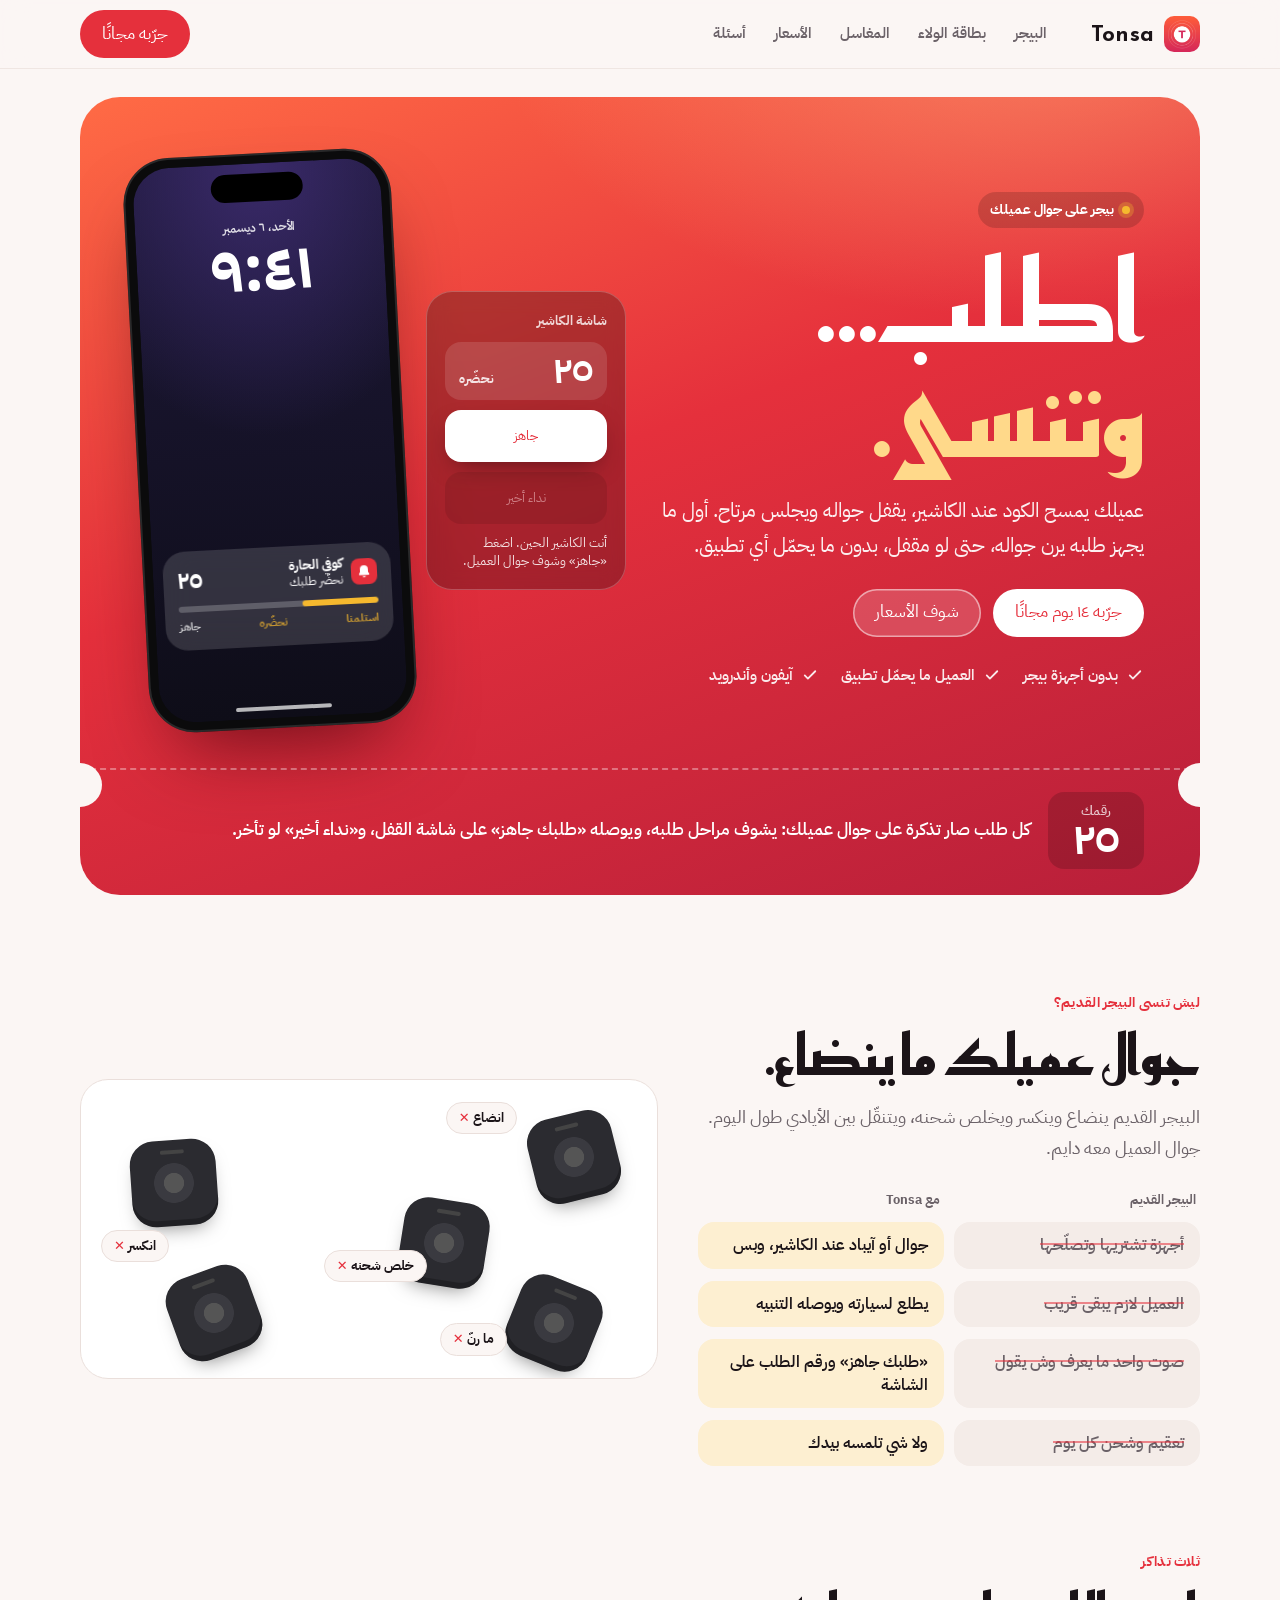
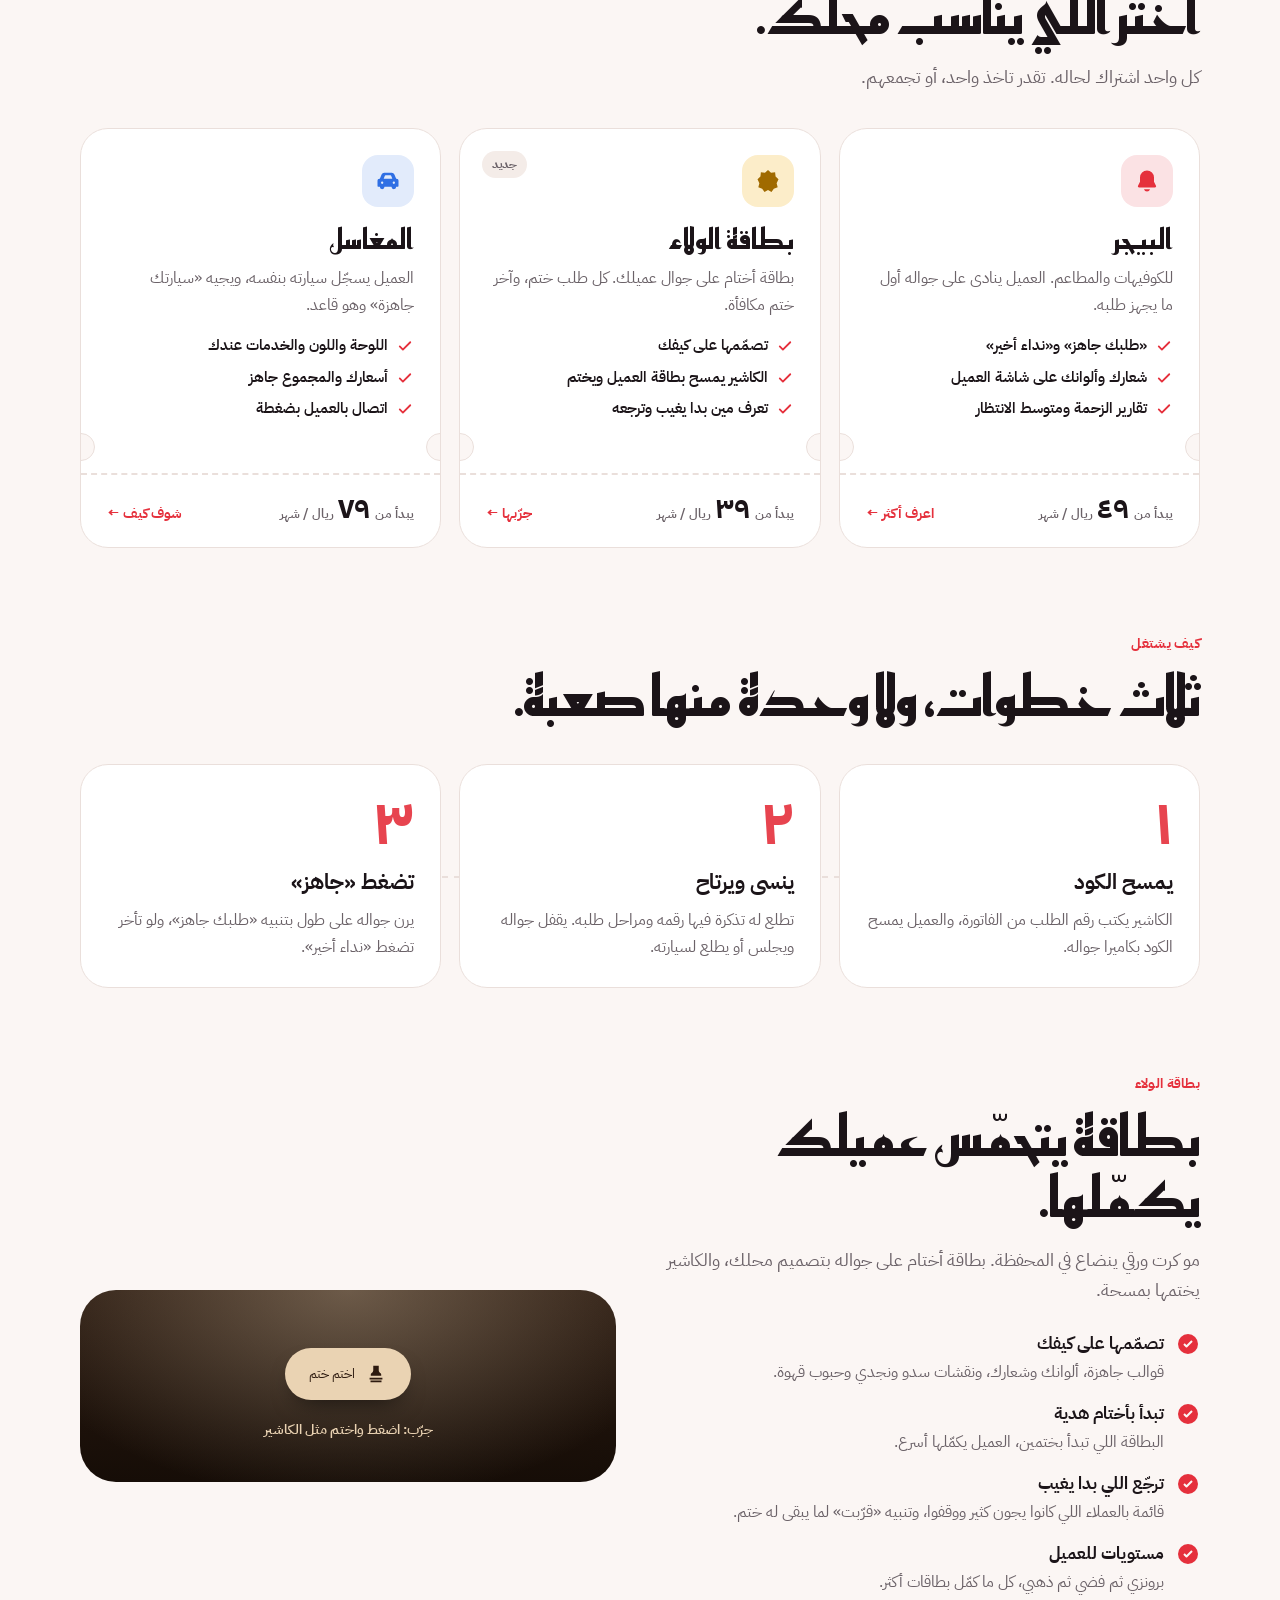
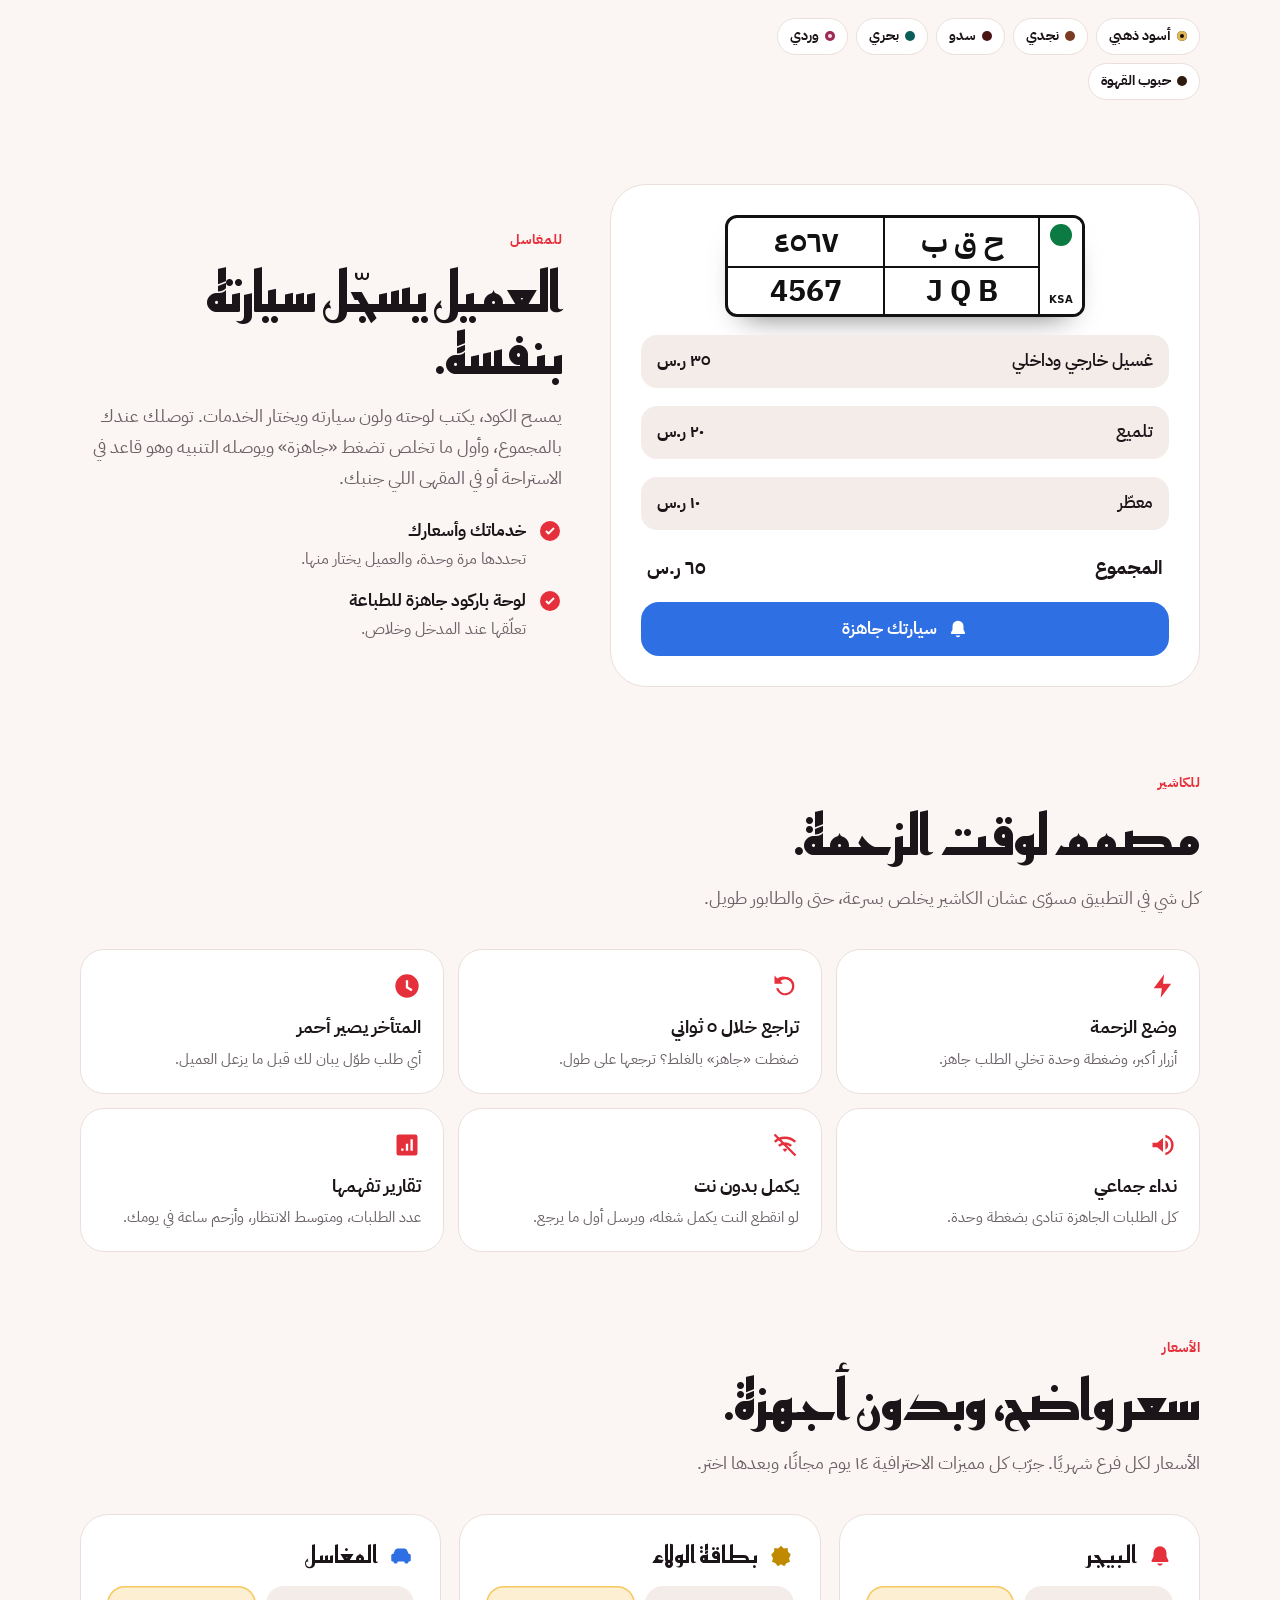
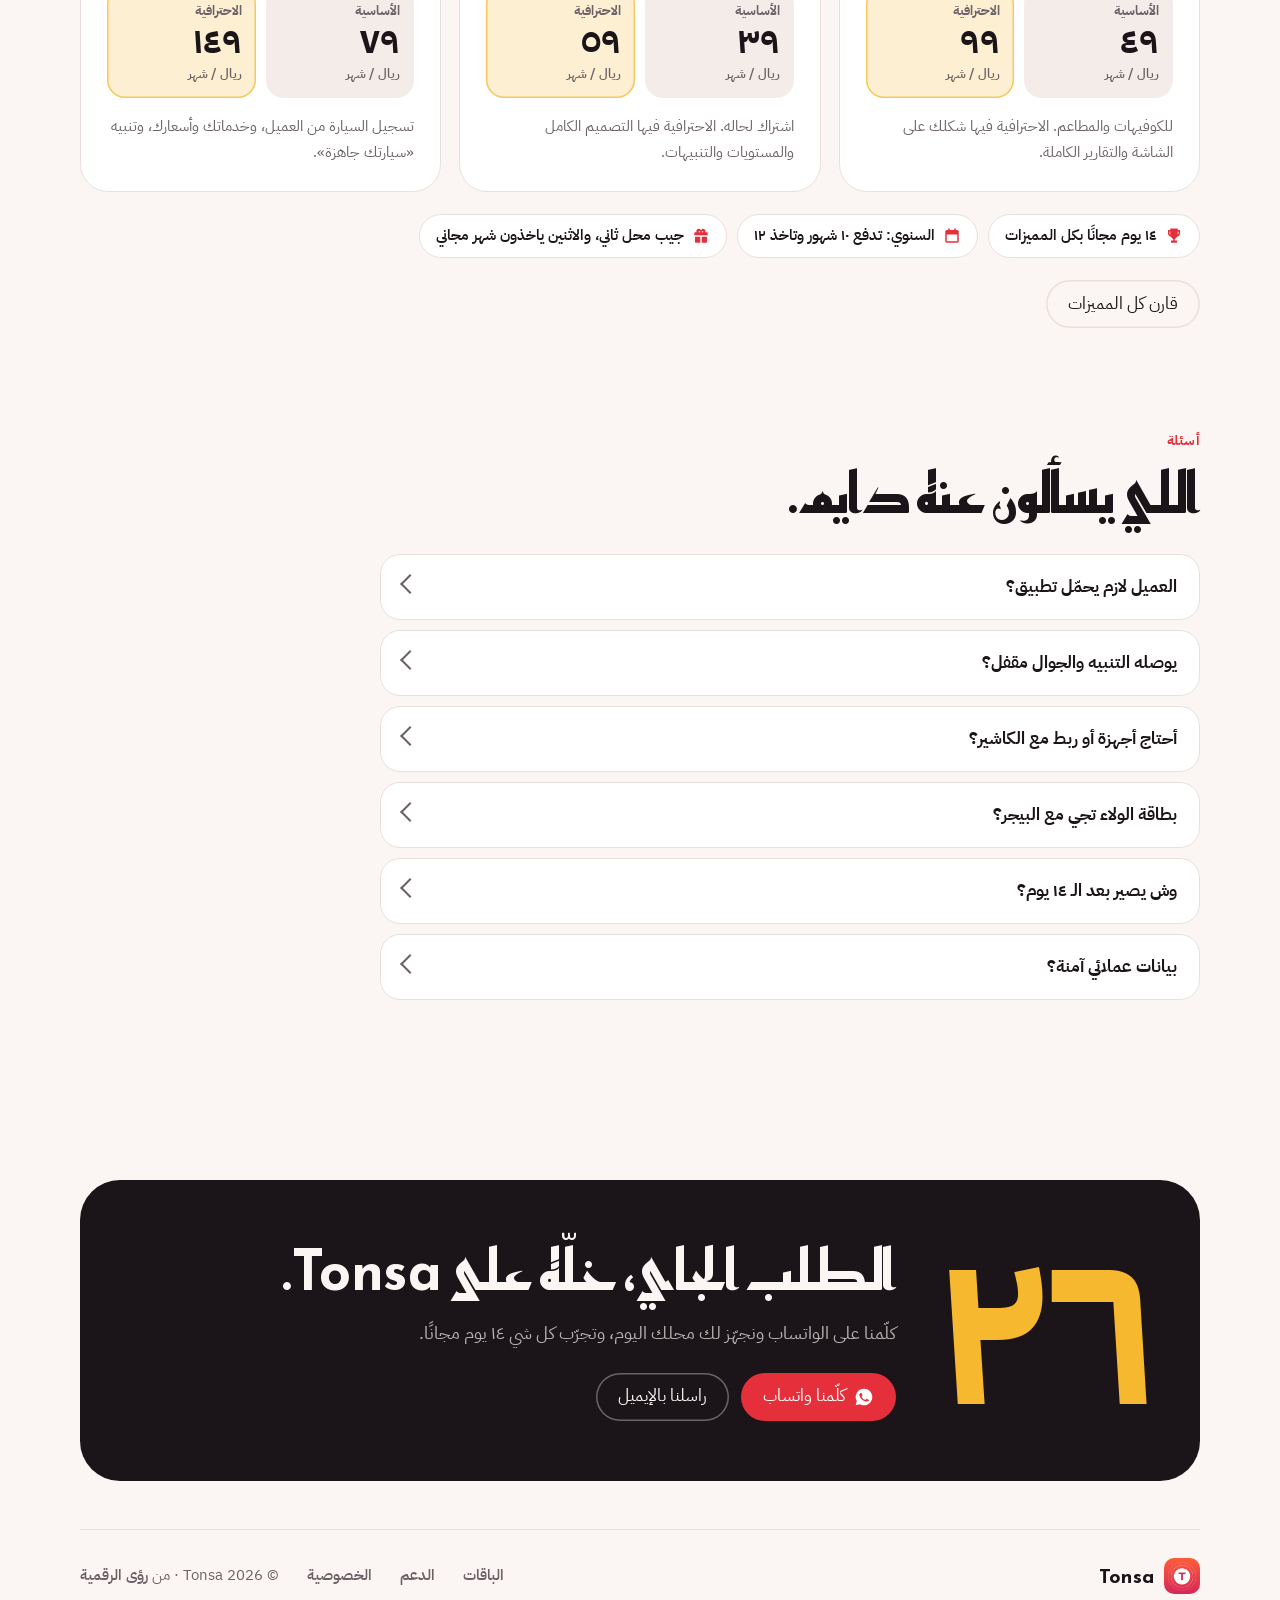
==== commit 5b671de3: "Landing: sections stay visible if a script fails; works when opened as a file Co-Authored-By: Claude" ====
--- a/index.html
+++ b/index.html
@@ -286,8 +286,8 @@
 footer .brand{color:var(--ink);font-size:20px;margin-inline-end:auto}
 
 /* ظهور الأقسام */
-.rise{opacity:0;transform:translateY(24px);transition:opacity .7s ease,transform .7s cubic-bezier(.2,.8,.2,1)}
-.rise.in{opacity:1;transform:none}
+.js .rise{opacity:0;transform:translateY(24px);transition:opacity .7s ease,transform .7s cubic-bezier(.2,.8,.2,1)}
+.js .rise.in{opacity:1;transform:none}
 
 @media (max-width:980px){
   .old,.loyal,.washsec{grid-template-columns:1fr;gap:32px}
@@ -300,16 +300,17 @@
 @media (max-width:560px){.staff{grid-template-columns:1fr}.vs li{grid-template-columns:1fr}.vs .head{display:none}}
 @media (prefers-reduced-motion:reduce){
   *,*::before,*::after{animation:none!important;transition:none!important}
-  .rise{opacity:1;transform:none}
+  .js .rise{opacity:1;transform:none}
   html{scroll-behavior:auto}
 }
 </style>
 </head>
 <body>
+<script>document.documentElement.classList.add("js")</script>
 
 <header class="top">
   <div class="wrap">
-    <a class="brand" href="./"><img src="icon.png" alt="">Tonsa</a>
+    <a class="brand" href="./"><img src="https://tonsa-app.github.io/icon.png" alt="">Tonsa</a>
     <nav aria-label="الأقسام">
       <a href="#pager">البيجر</a>
       <a href="#loyalty">بطاقة الولاء</a>
@@ -609,7 +610,7 @@
 
 <footer>
   <div class="wrap">
-    <a class="brand" href="./"><img src="icon.png" alt="">Tonsa</a>
+    <a class="brand" href="./"><img src="https://tonsa-app.github.io/icon.png" alt="">Tonsa</a>
     <a href="pricing.html">الباقات</a>
     <a href="support.html">الدعم</a>
     <a href="privacy.html">الخصوصية</a>
@@ -617,12 +618,18 @@
   </div>
 </footer>
 
-<script src="loyal.js"></script>
+<script src="https://tonsa-app.github.io/loyal.js"></script>
 <script>
 (()=>{
   const $=id=>document.getElementById(id);
   const AR=n=>String(n).replace(/\d/g,d=>'٠١٢٣٤٥٦٧٨٩'[d]);
   const reduce=matchMedia('(prefers-reduced-motion: reduce)').matches;
+
+  // ===== ظهور الأقسام =====
+  if(!reduce && 'IntersectionObserver' in window){
+    const io=new IntersectionObserver(es=>es.forEach(e=>{if(e.isIntersecting){e.target.classList.add('in');io.unobserve(e.target)}}),{threshold:.12});
+    document.querySelectorAll('.rise').forEach(el=>io.observe(el));
+  }else document.querySelectorAll('.rise').forEach(el=>el.classList.add('in'));
 
   // ===== تاريخ الجوال في العرض =====
   try{$('pDate').textContent=new Intl.DateTimeFormat('ar-SA-u-ca-gregory-nu-arab',{weekday:'long',day:'numeric',month:'long'}).format(new Date())}catch(e){}
@@ -674,6 +681,7 @@
   setNo();
 
   // ===== بطاقة الولاء الحية =====
+  if(window.LoyalCard){
   const st=document.createElement('style'); st.textContent=LoyalCard.css; document.head.appendChild(st);
   const card={stamps:2,rewards:0,redeemed:3,visits:9,name:'',member:'',
     shop:{name:'كوفي الحارة'},
@@ -694,12 +702,8 @@
     else{$('cardNote').textContent=goal-card.stamps===1?'باقي ختم واحد! هنا يوصله تنبيه «قرّبت».':`باقي ${AR(goal-card.stamps)} وتاخذ المكافأة`;$('stamp').lastChild.textContent='اختم ختم'}
     draw();
   };
-
-  // ===== ظهور الأقسام =====
-  if(!reduce && 'IntersectionObserver' in window){
-    const io=new IntersectionObserver(es=>es.forEach(e=>{if(e.isIntersecting){e.target.classList.add('in');io.unobserve(e.target)}}),{threshold:.12});
-    document.querySelectorAll('.rise').forEach(el=>io.observe(el));
-  }else document.querySelectorAll('.rise').forEach(el=>el.classList.add('in'));
+  }
+
 })();
 </script>
 </body>
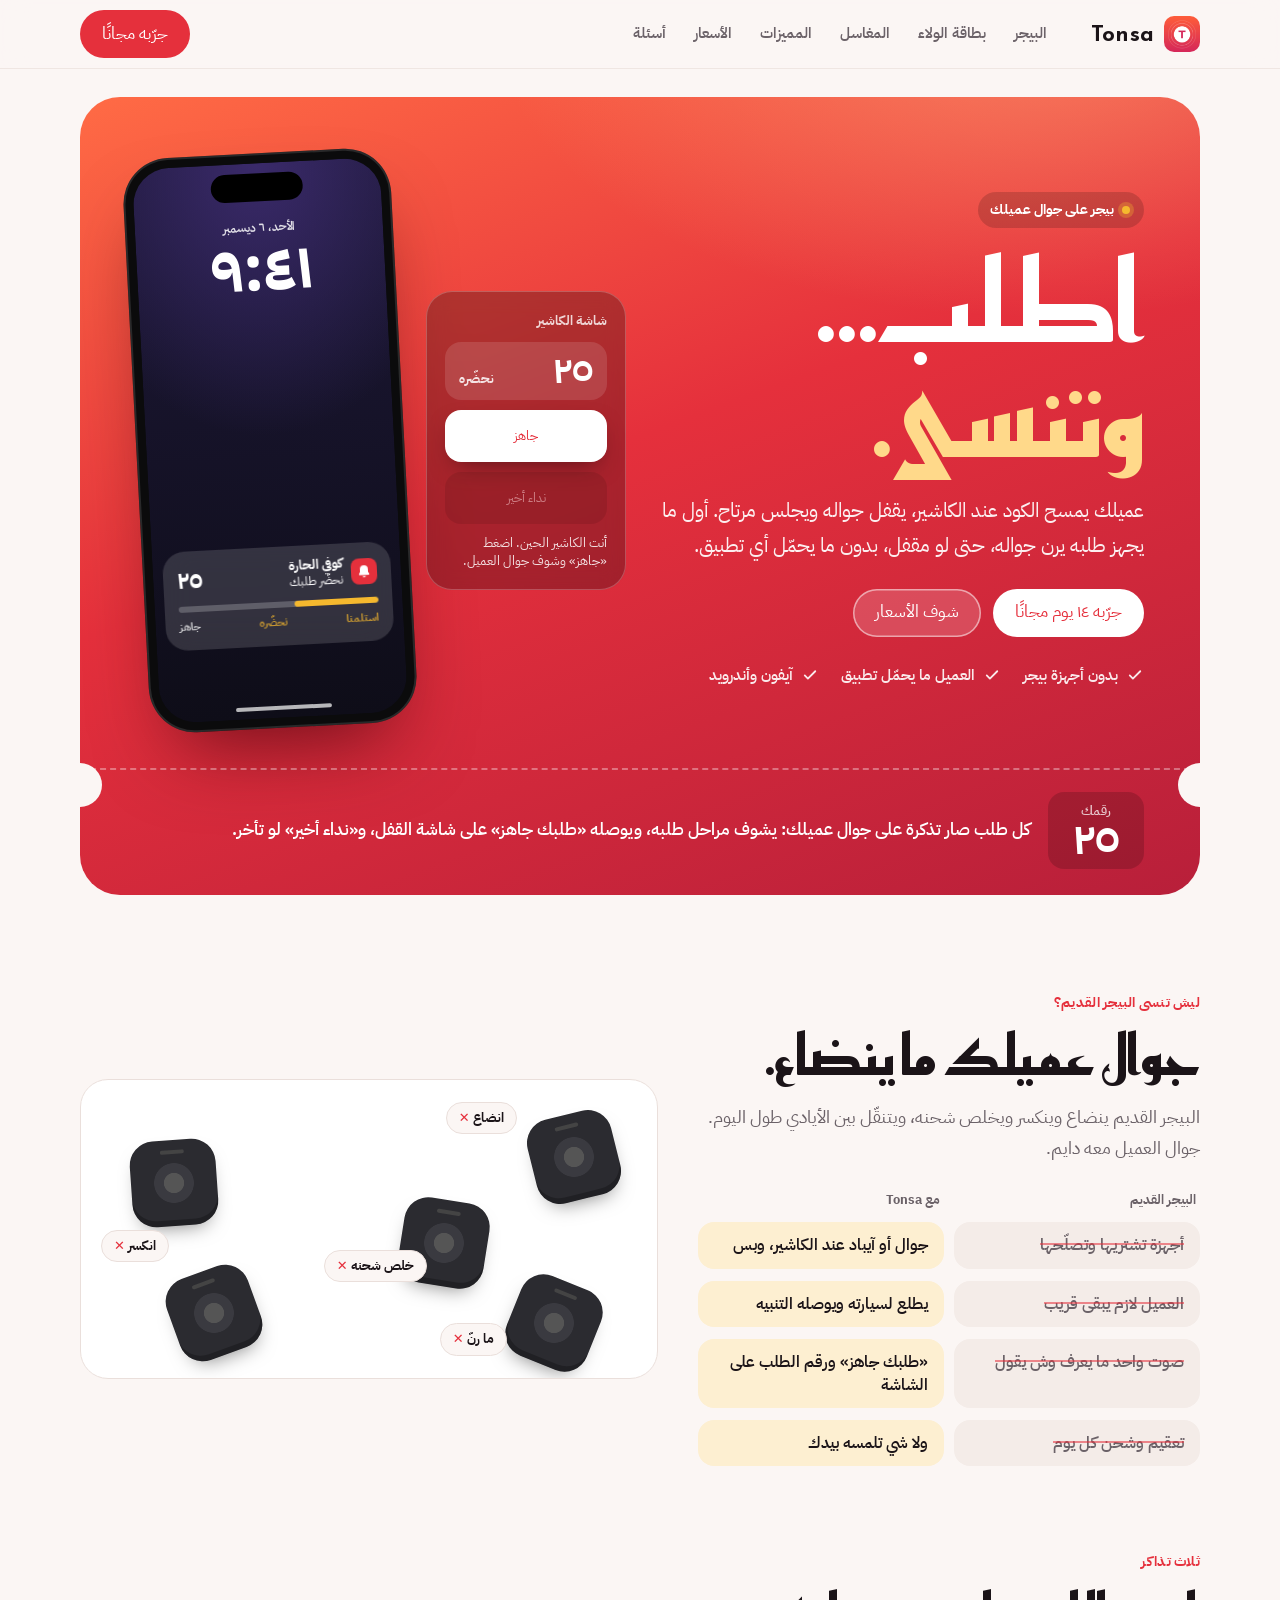
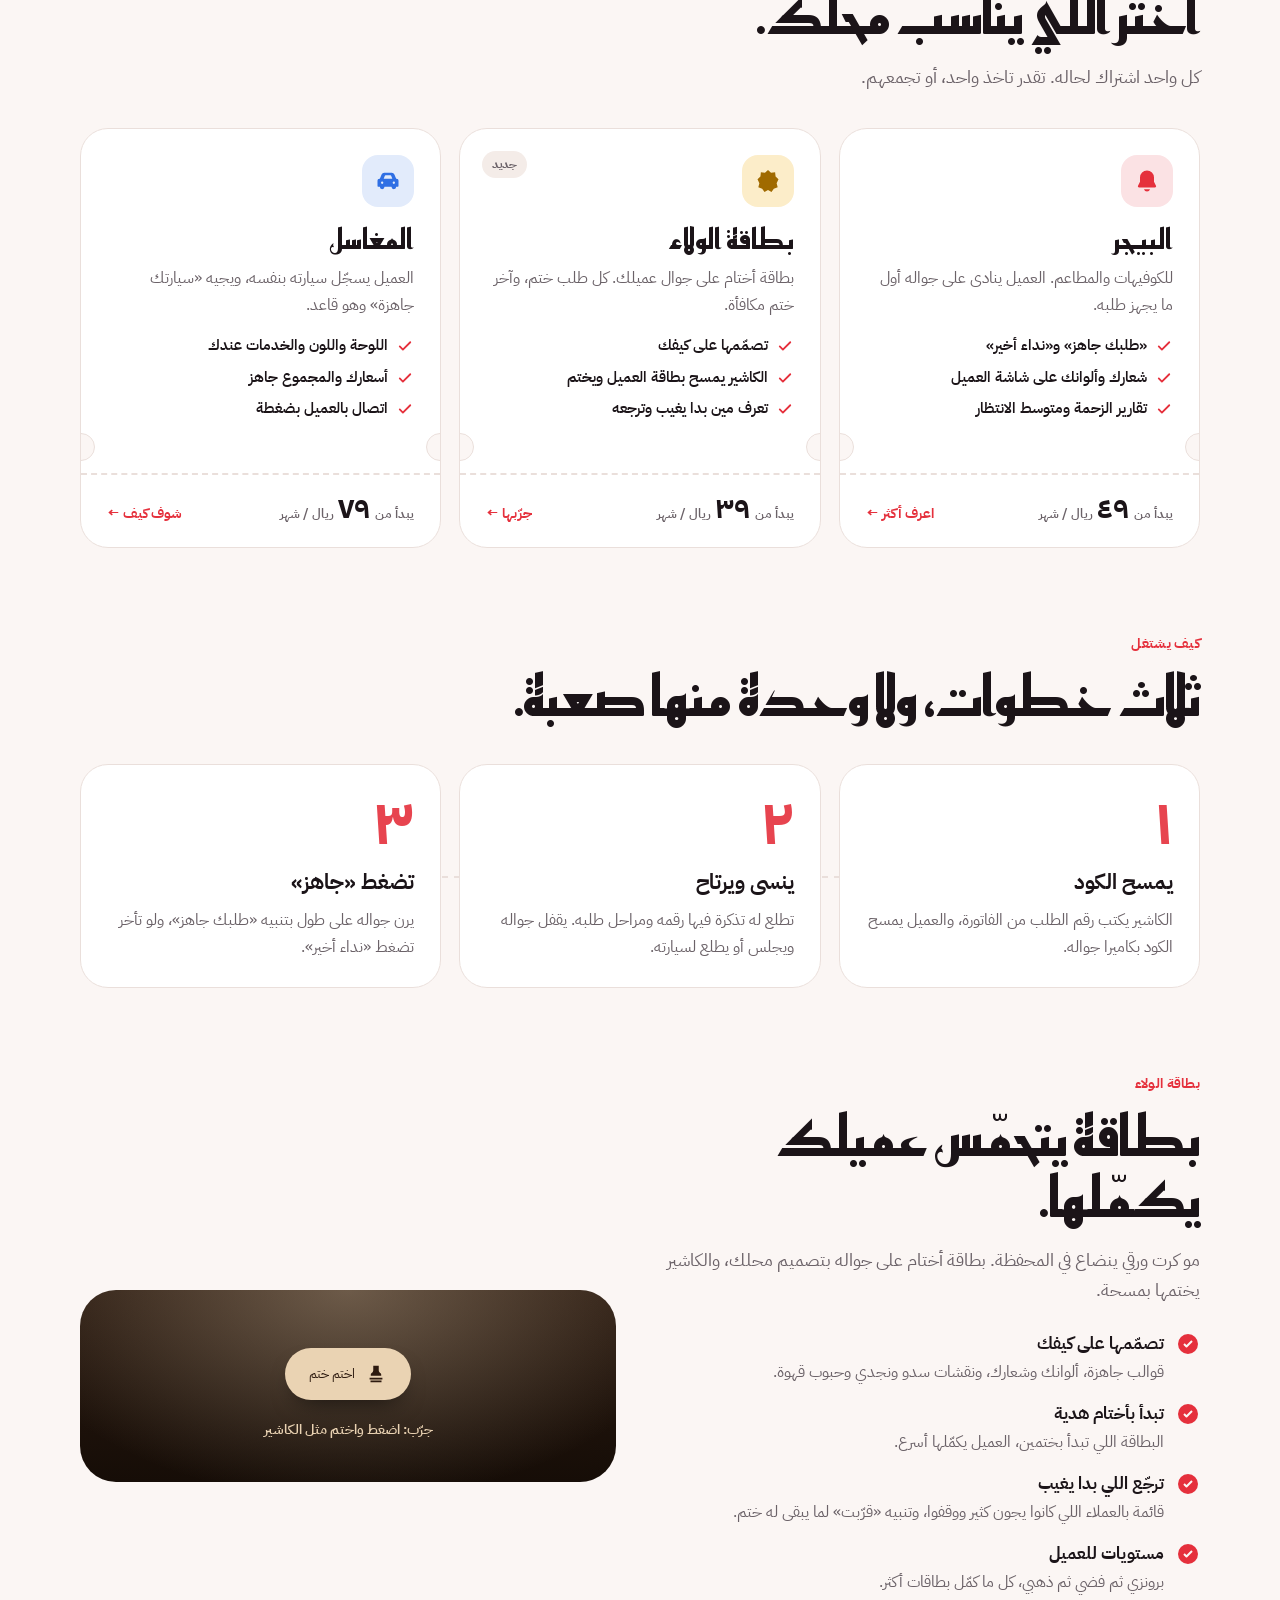
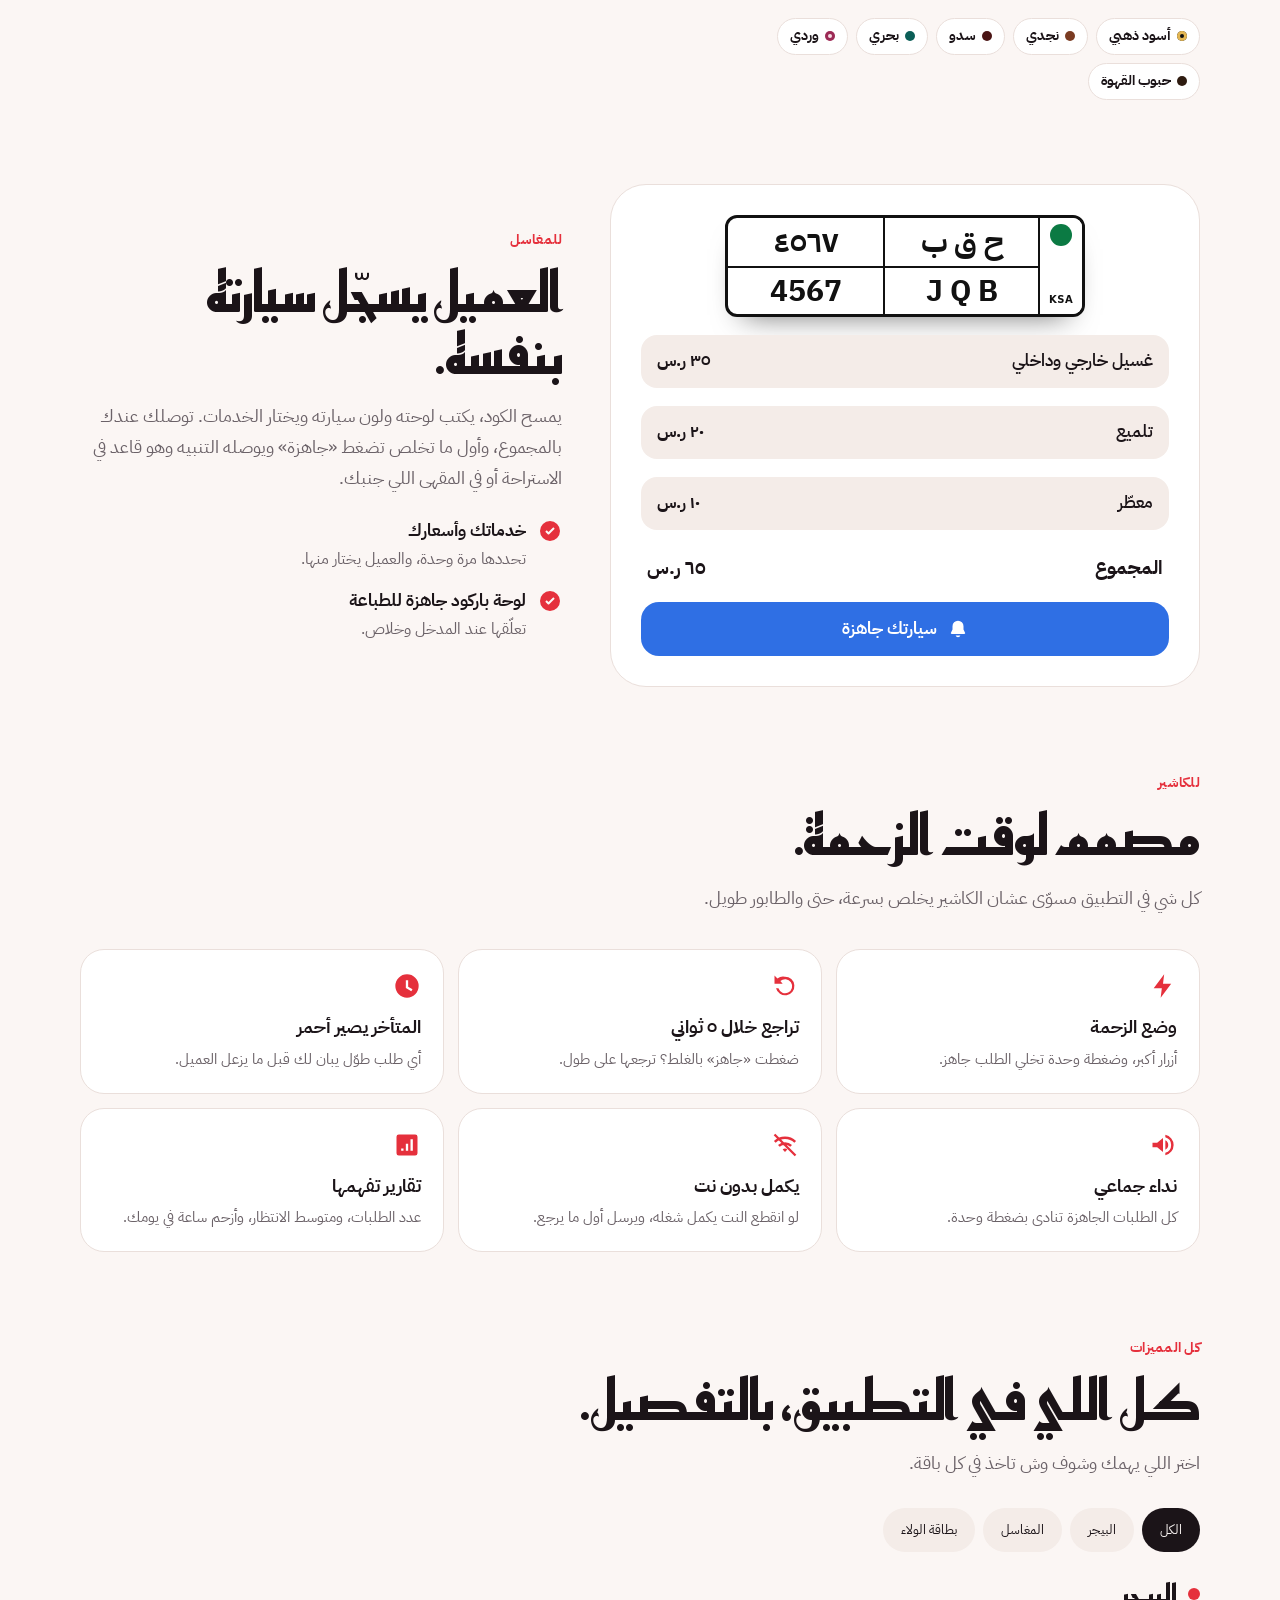
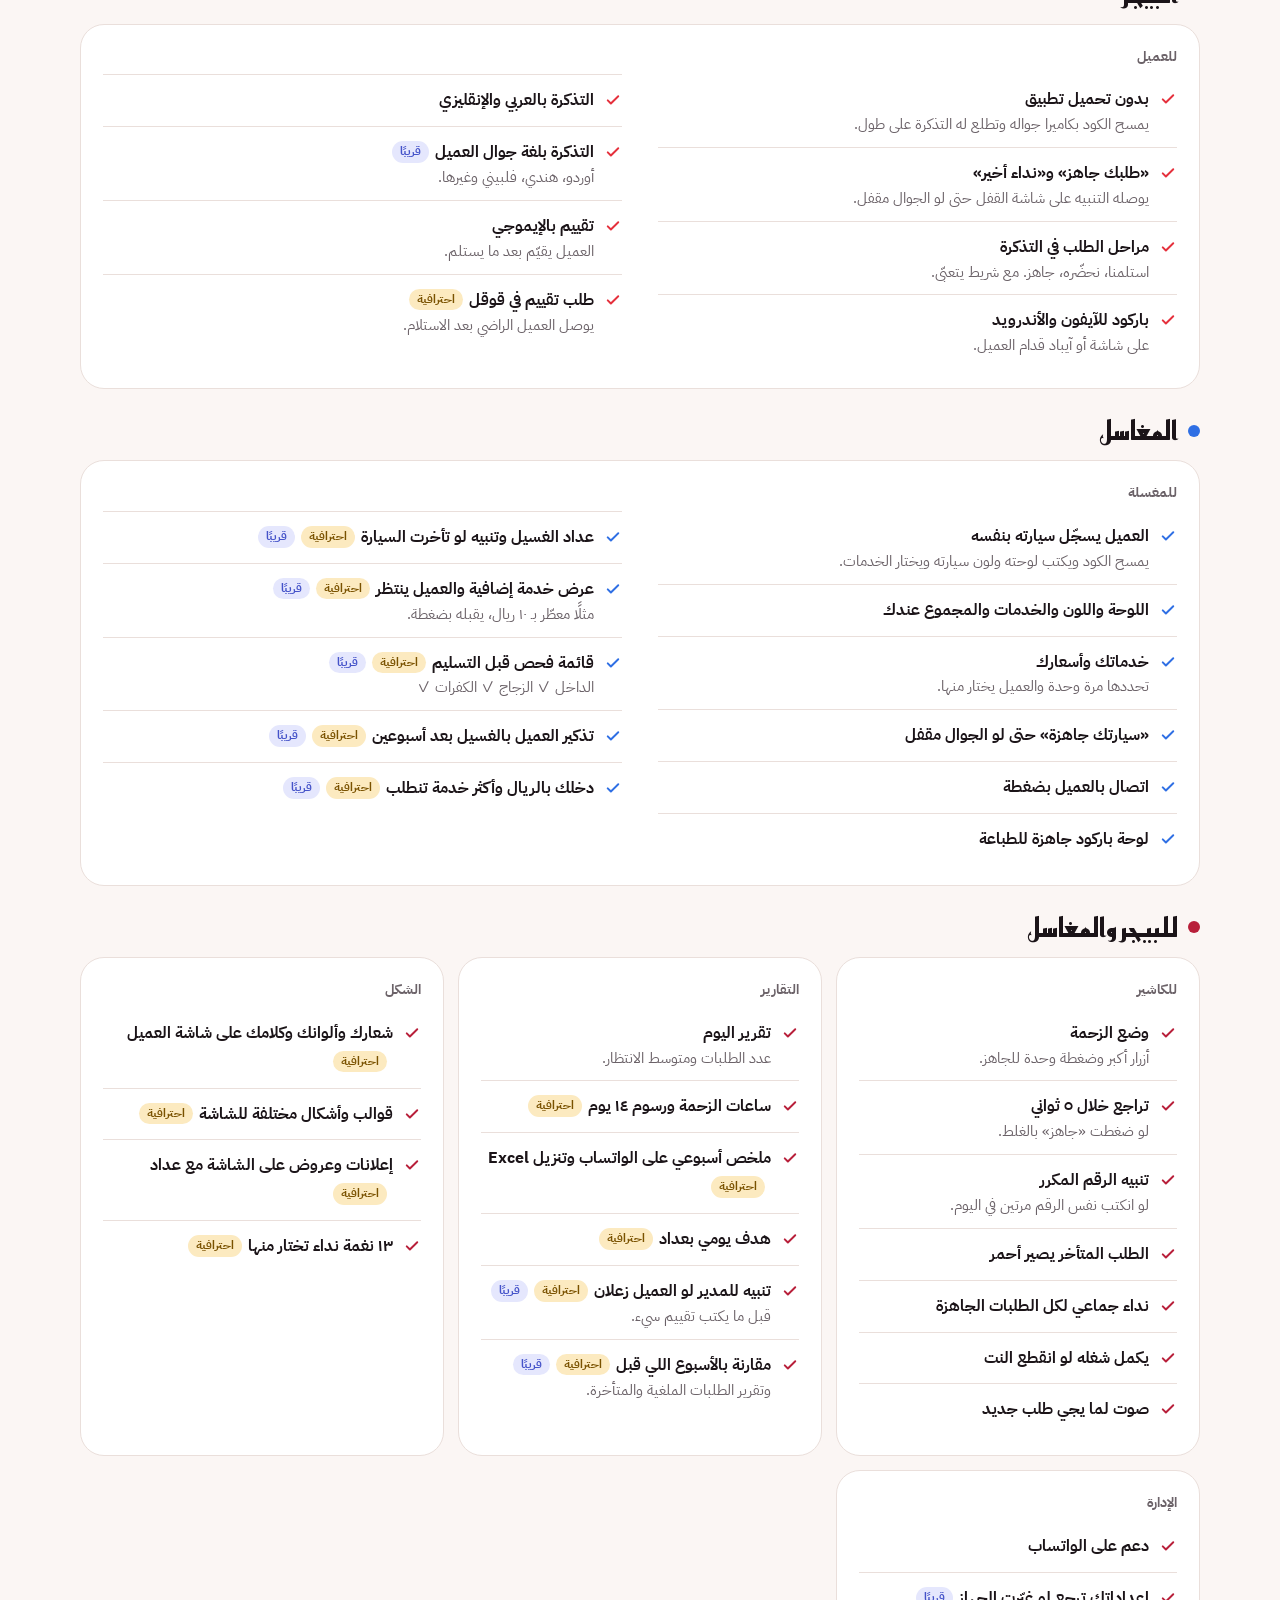
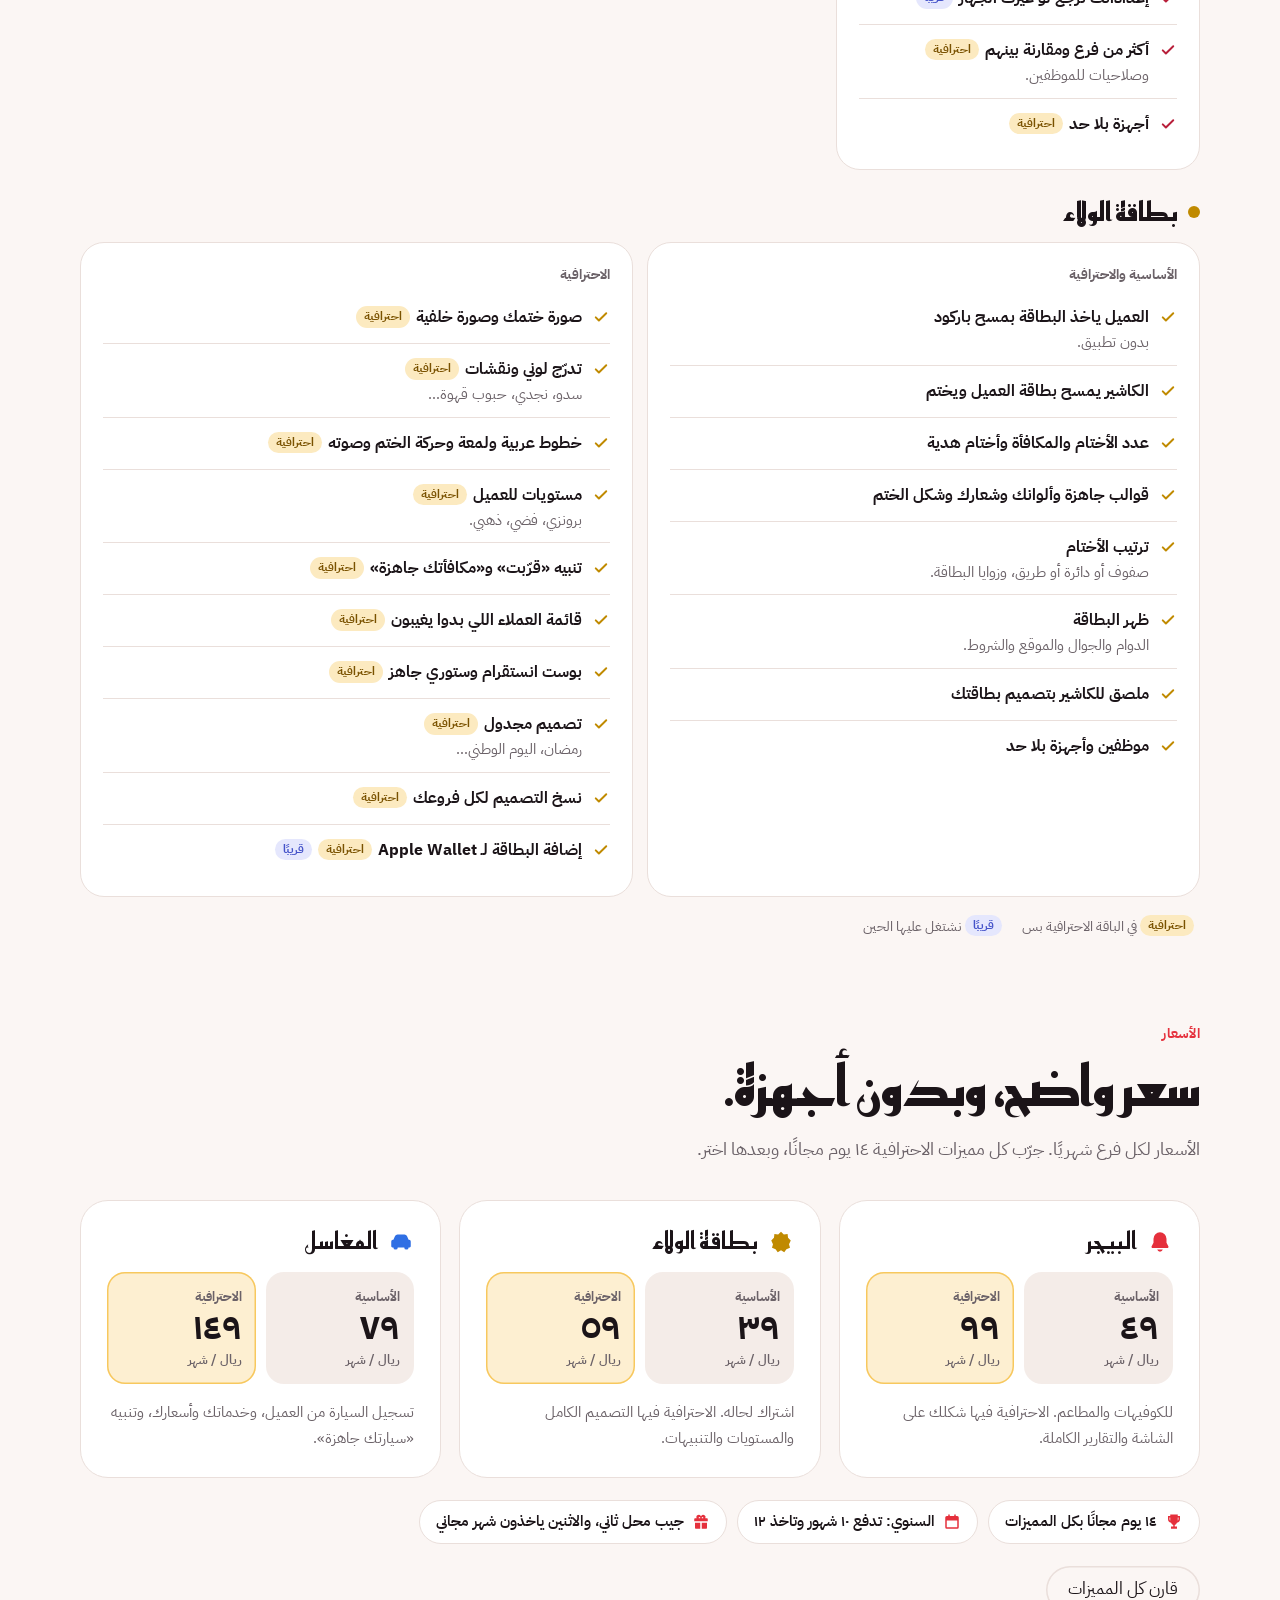
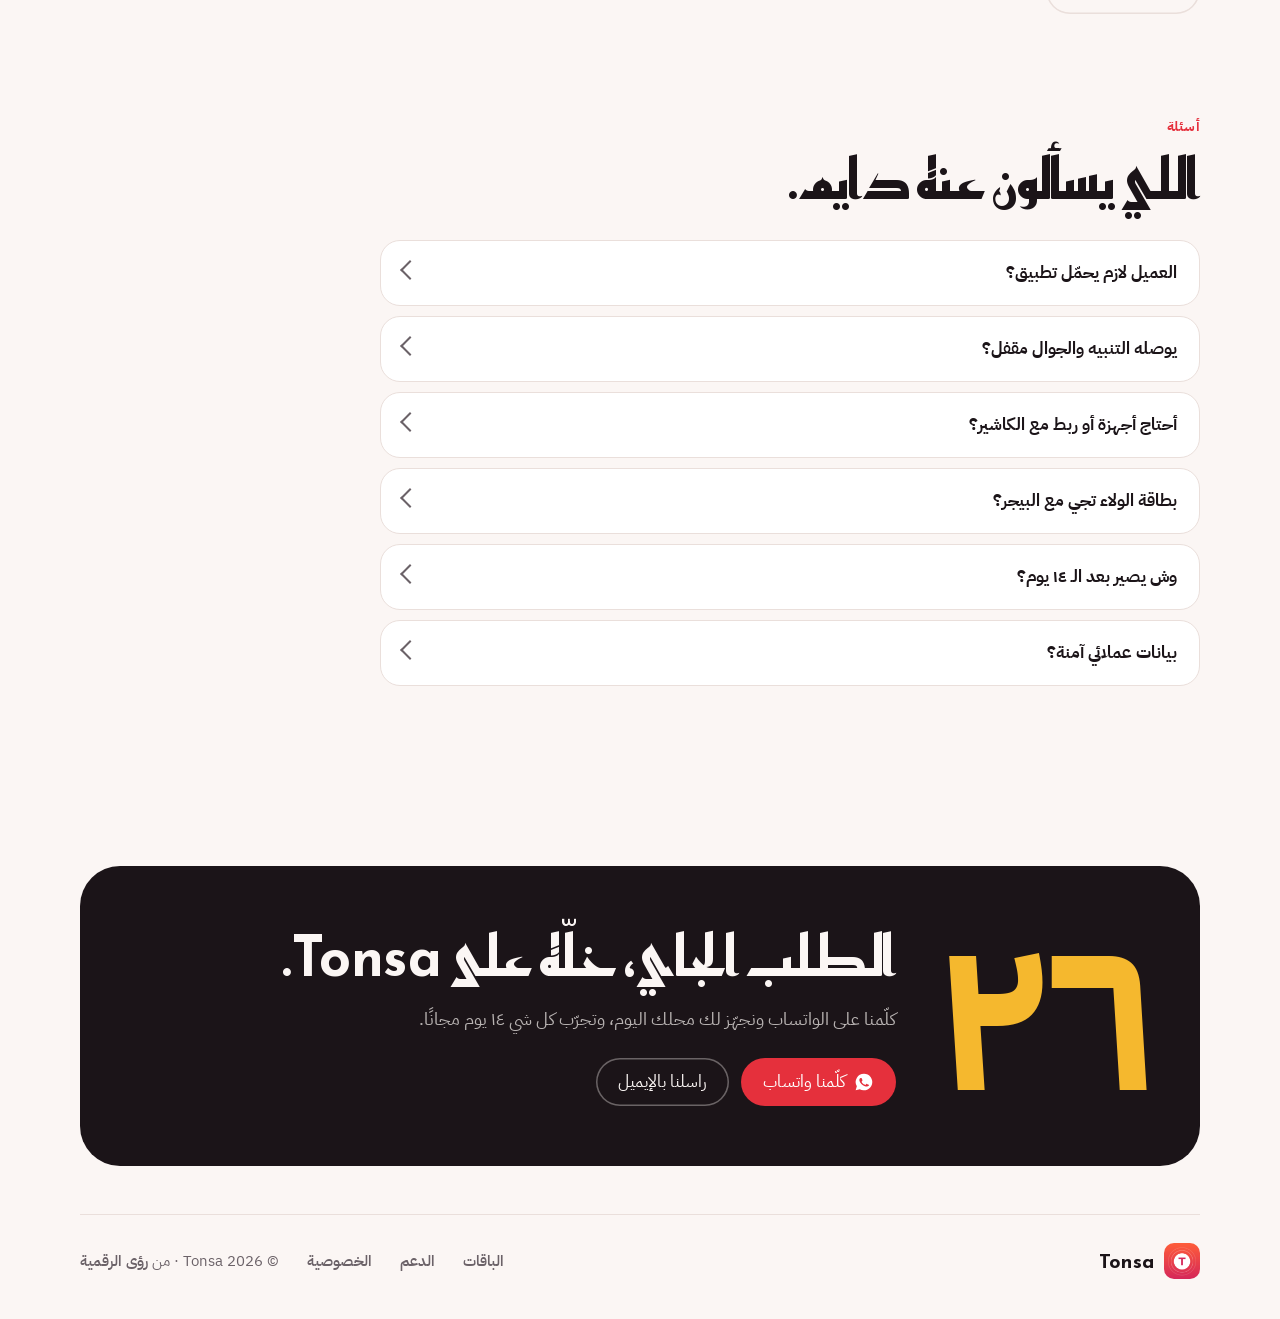
==== commit 9b3035e7: "Landing: full feature list from features.js (editable), Arabic edit guide Co-Authored-By: Claude Opu" ====
--- a/index.html
+++ b/index.html
@@ -245,6 +245,30 @@
 .feat h3{font-size:18px;margin:12px 0 4px}
 .feat p{margin:0;color:var(--muted);font-size:15px;line-height:1.6}
 
+/* كل المميزات (من features.js) */
+.ftabs{display:flex;gap:8px;flex-wrap:wrap;margin:30px 0 22px}
+.ftabs button{min-height:44px;padding:0 18px;border-radius:999px;border:0;background:var(--soft);color:var(--ink);font:700 15px/1 inherit;font-family:inherit;cursor:pointer}
+.ftabs button[aria-pressed=true]{background:var(--ink);color:var(--ground)}
+.fblock{margin-top:26px}
+.fblock>h3{display:flex;align-items:center;gap:10px;font:700 26px/1.2 var(--display);margin:0 0 14px}
+.fblock>h3 i{width:12px;height:12px;border-radius:50%}
+.fgroups{display:grid;grid-template-columns:repeat(auto-fit,minmax(300px,1fr));gap:14px}
+.fgroup{background:var(--paper);border:1px solid var(--line);border-radius:24px;padding:20px 22px}
+.fgroup h4{margin:0 0 6px;font-size:14px;color:var(--muted);font-weight:700}
+.fgroup ul{list-style:none;margin:0;padding:0}
+.fgroup li{padding:11px 0;border-top:1px solid var(--line);display:flex;gap:10px;align-items:flex-start}
+.fgroup li:first-child{border-top:0}
+.fgroup li svg{width:18px;height:18px;flex:none;margin-top:5px}
+.fgroup li b{font-size:16px;font-weight:700}
+.fgroup li span.d{display:block;color:var(--muted);font-size:14.5px;line-height:1.5}
+.fb{display:inline-block;font-size:11.5px;font-weight:700;border-radius:999px;padding:1px 8px;margin-inline-start:6px;vertical-align:2px}
+.fb.pro{background:color-mix(in srgb,var(--saffron) 30%,var(--paper));color:#7A5200}
+.fb.soon{background:color-mix(in srgb,#5B6CF0 16%,var(--paper));color:#4553C9}
+@media (prefers-color-scheme:dark){.fb.pro{color:#F5C85A}.fb.soon{color:#9AA5FF}}
+.fgroup li{break-inside:avoid}
+@media (min-width:900px){.fgroup:only-child ul{columns:2;column-gap:36px}.fgroup:only-child li:nth-child(2){border-top:1px solid var(--line)}}
+.flegend{display:flex;gap:14px;flex-wrap:wrap;color:var(--muted);font-size:14px;margin-top:18px}
+
 /* الأسعار */
 .prices{display:grid;grid-template-columns:repeat(3,1fr);gap:18px;margin-top:36px}
 .price{background:var(--paper);border:1px solid var(--line);border-radius:var(--r);padding:26px;display:flex;flex-direction:column;gap:16px}
@@ -315,6 +339,7 @@
       <a href="#pager">البيجر</a>
       <a href="#loyalty">بطاقة الولاء</a>
       <a href="#wash">المغاسل</a>
+      <a href="#features">المميزات</a>
       <a href="#prices">الأسعار</a>
       <a href="#faq">أسئلة</a>
     </nav>
@@ -539,6 +564,22 @@
   </div>
 </section>
 
+<!-- ===== كل المميزات ===== -->
+<!-- ✏️ القائمة نفسها تتعدّل من ملف features.js -->
+<section class="wrap rise" id="features">
+  <p class="kicker">كل المميزات</p>
+  <h2>كل اللي في التطبيق، بالتفصيل.</h2><!-- ✏️ -->
+  <p class="sub">اختر اللي يهمك وشوف وش تاخذ في كل باقة.</p>
+  <div class="ftabs" role="group" aria-label="اختر المنتج">
+    <button type="button" data-f="all" aria-pressed="true">الكل</button>
+    <button type="button" data-f="pager" aria-pressed="false">البيجر</button>
+    <button type="button" data-f="wash" aria-pressed="false">المغاسل</button>
+    <button type="button" data-f="loyalty" aria-pressed="false">بطاقة الولاء</button>
+  </div>
+  <div id="flist"></div>
+  <div class="flegend"><span><span class="fb pro">احترافية</span> في الباقة الاحترافية بس</span><span><span class="fb soon">قريبًا</span> نشتغل عليها الحين</span></div>
+</section>
+
 <!-- ===== الأسعار ===== -->
 <section class="wrap rise" id="prices">
   <p class="kicker">الأسعار</p>
@@ -618,6 +659,7 @@
   </div>
 </footer>
 
+<script src="https://tonsa-app.github.io/features.js"></script>
 <script src="https://tonsa-app.github.io/loyal.js"></script>
 <script>
 (()=>{
@@ -630,6 +672,23 @@
     const io=new IntersectionObserver(es=>es.forEach(e=>{if(e.isIntersecting){e.target.classList.add('in');io.unobserve(e.target)}}),{threshold:.12});
     document.querySelectorAll('.rise').forEach(el=>io.observe(el));
   }else document.querySelectorAll('.rise').forEach(el=>el.classList.add('in'));
+
+
+  // ===== كل المميزات (من features.js) =====
+  const F=window.TONSA_FEATURES||[];
+  const esc=t=>String(t??'').replace(/[&<>"]/g,c=>({'&':'&amp;','<':'&lt;','>':'&gt;','"':'&quot;'}[c]));
+  const tick='<svg viewBox="0 0 24 24" fill="none" stroke="currentColor" stroke-width="2.6" stroke-linecap="round" stroke-linejoin="round" aria-hidden="true"><path d="m5 12.5 4.2 4.2L19 7"/></svg>';
+  function showF(k){
+    const want=k==='all'?F:F.filter(p=>p.id===k||(p.id==='both'&&(k==='pager'||k==='wash')));
+    $('flist').innerHTML=want.map(p=>`<div class="fblock"><h3><i style="background:${esc(p.color)}"></i>${esc(p.name)}</h3><div class="fgroups">${
+      p.groups.map(g=>`<div class="fgroup"><h4>${esc(g.title)}</h4><ul>${
+        g.items.map(it=>`<li style="color:${esc(p.color)}">${tick}<div style="color:var(--ink)"><b>${esc(it.t)}</b>${it.pro?'<span class="fb pro">احترافية</span>':''}${it.soon?'<span class="fb soon">قريبًا</span>':''}${it.d?`<span class="d">${esc(it.d)}</span>`:''}</div></li>`).join('')
+      }</ul></div>`).join('')
+    }</div></div>`).join('');
+  }
+  document.querySelectorAll('.ftabs button').forEach(b=>b.onclick=()=>{
+    document.querySelectorAll('.ftabs button').forEach(x=>x.setAttribute('aria-pressed',x===b));showF(b.dataset.f)});
+  showF('all');
 
   // ===== تاريخ الجوال في العرض =====
   try{$('pDate').textContent=new Intl.DateTimeFormat('ar-SA-u-ca-gregory-nu-arab',{weekday:'long',day:'numeric',month:'long'}).format(new Date())}catch(e){}
